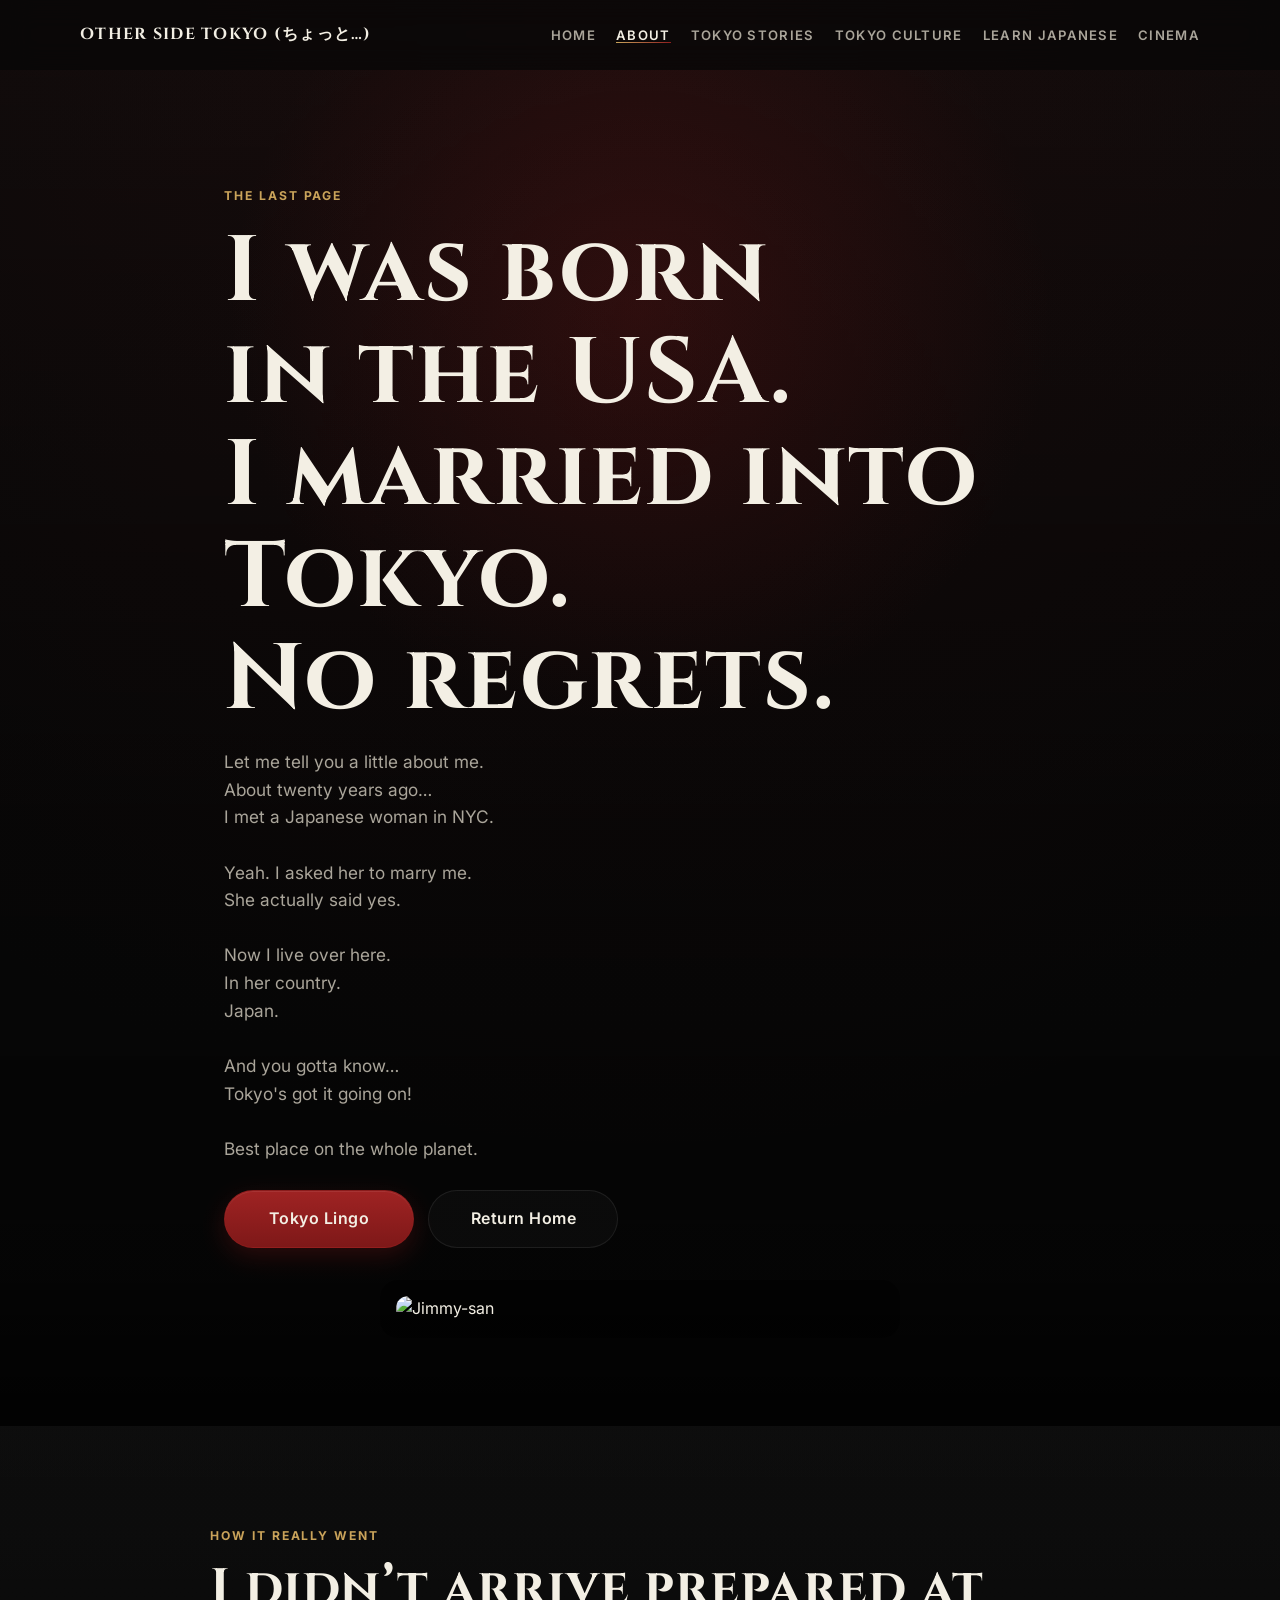
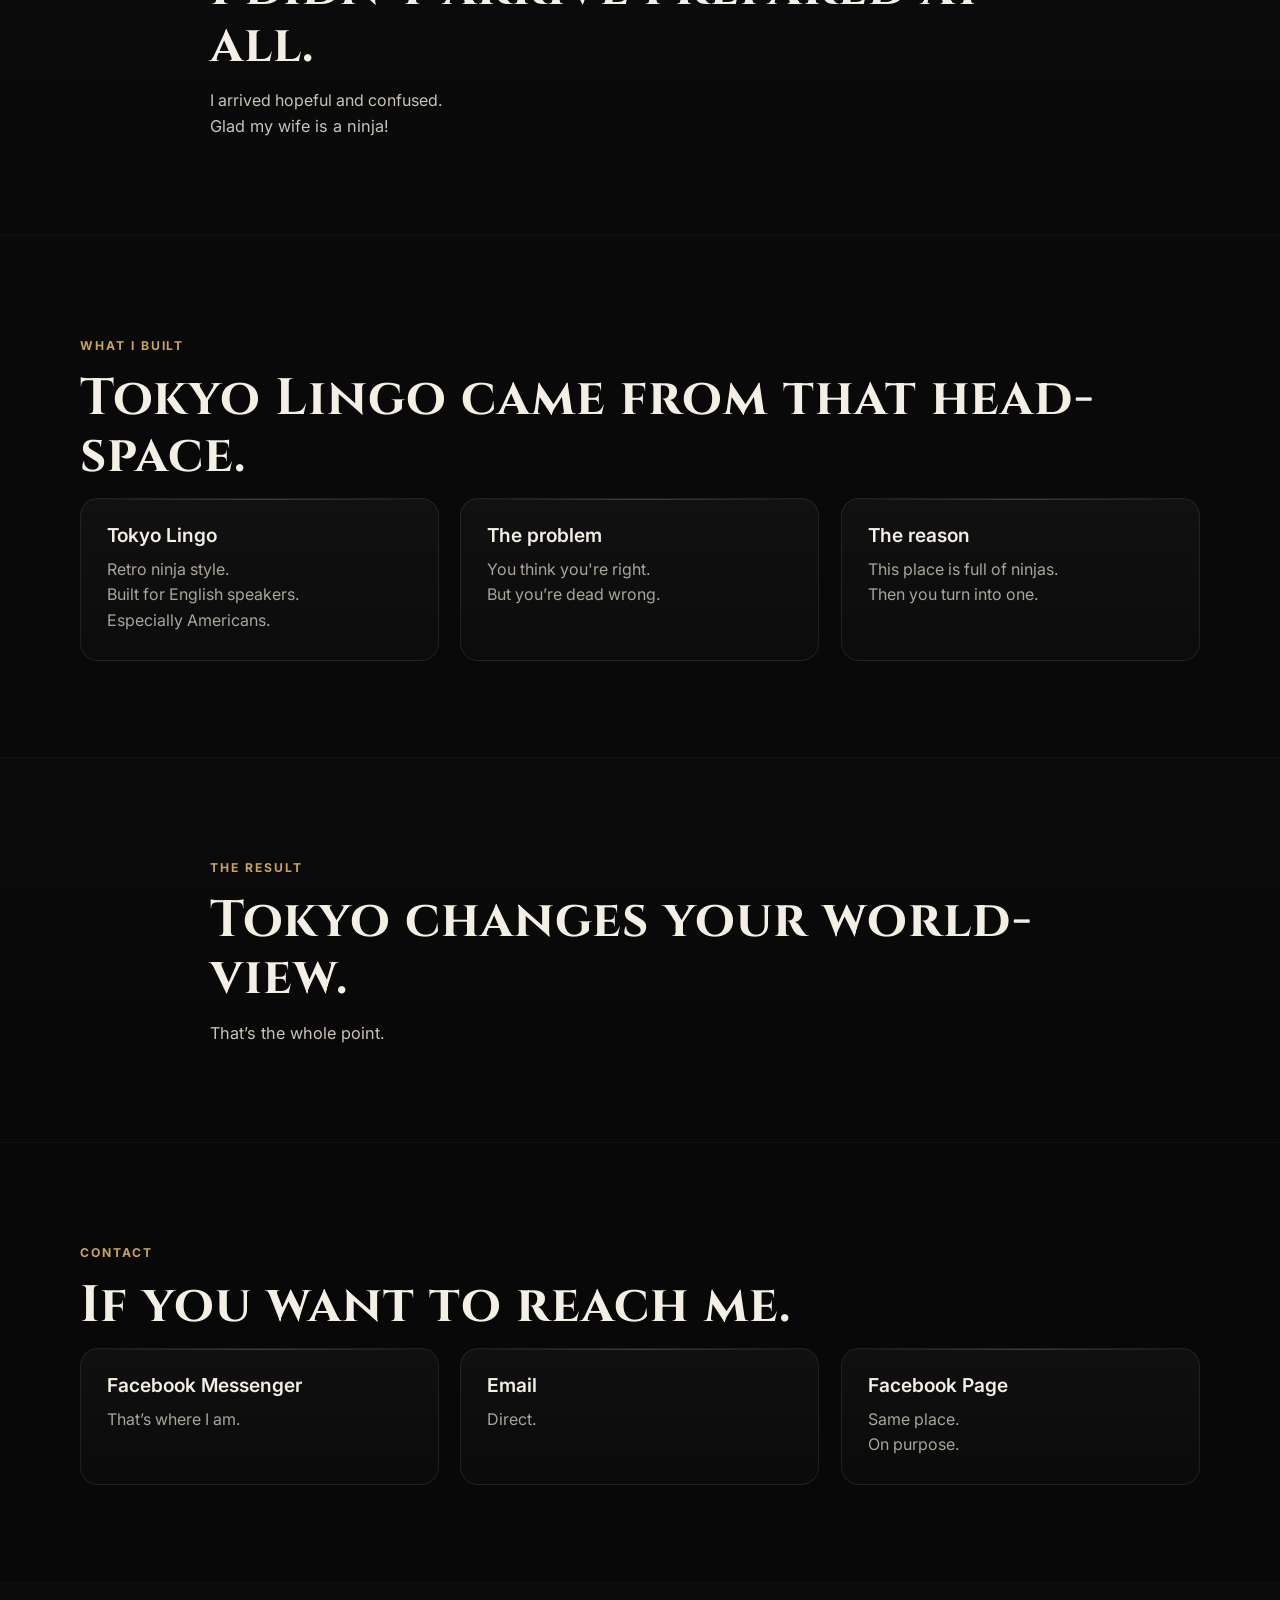
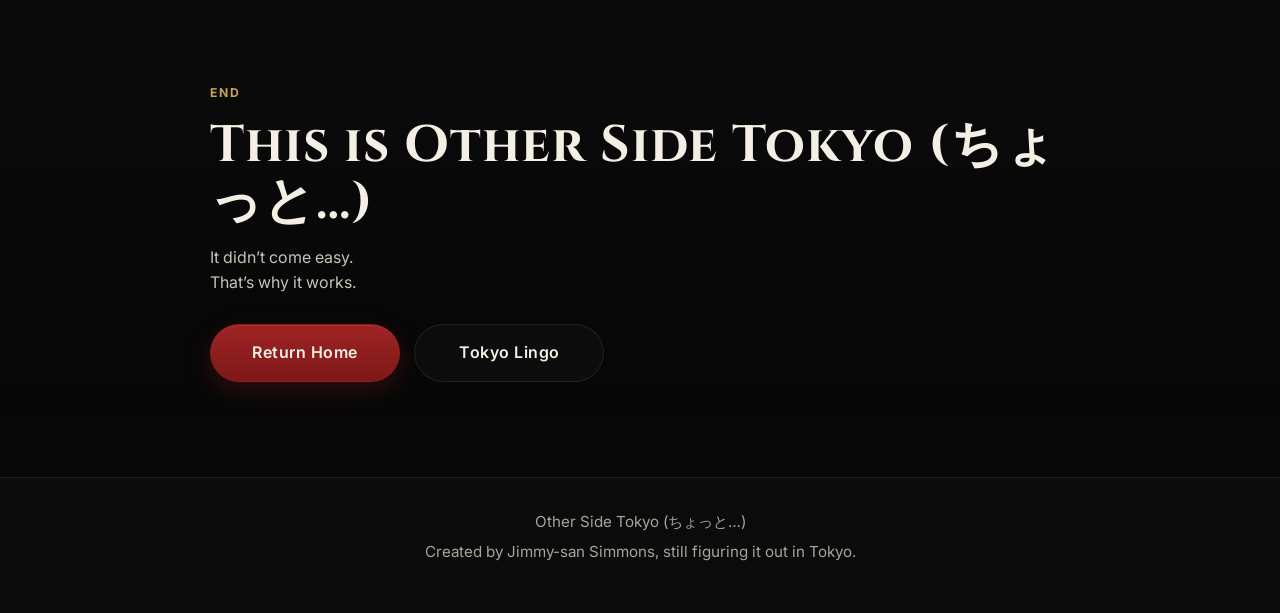
==== about.html @ 3eb73f39 "Update" ====
<!DOCTYPE html>
<html lang="en">
  <head>
    <meta charset="UTF-8" />
    <meta name="viewport" content="width=device-width, initial-scale=1.0" />
    <title>About Jimmy-san | Other Side Tokyo (ちょっと…)</title>
    <meta
      name="description"
      content="About Jimmy-san, an American living in Tokyo with his Japanese wife, building Tokyo Lingo and staying for a reason."
    />

    <link rel="preconnect" href="https://fonts.googleapis.com" />
    <link rel="preconnect" href="https://fonts.gstatic.com" crossorigin />
    <link
      href="https://fonts.googleapis.com/css2?family=Cinzel:wght@400;600;700&family=Inter:wght@400;500;600;700&display=swap"
      rel="stylesheet"
    />

    <link rel="stylesheet" href="style.css" />
  </head>

  <body data-page="about">
    <header class="header">
      <div class="container header-inner">
        <a href="index.html" class="logo">Other Side Tokyo (ちょっと…)</a>

        <button
          class="menu-btn"
          id="menuBtn"
          type="button"
          aria-label="Toggle navigation menu"
          aria-expanded="false"
          aria-controls="nav"
        >
          ☰
        </button>

        <nav class="nav" id="nav" aria-label="Main navigation">
          <a href="index.html" data-nav="home">Home</a>
          <a href="about.html" data-nav="about">About</a>
          <a href="tokyo-stories.html" data-nav="tokyo-stories"
            >Tokyo Stories</a
          >
          <a href="tokyo-culture.html" data-nav="tokyo-culture"
            >Tokyo Culture</a
          >
          <a href="learn-japanese.html" data-nav="learn-japanese"
            >Learn Japanese</a
          >
          <a href="japanese-cinema.html" data-nav="japanese-cinema">Cinema</a>
        </nav>
      </div>
    </header>

    <main>
      <section class="hero" data-animate>
        <div class="container hero-inner">
          <p class="tag" data-animate data-delay="0ms">The last page</p>

          <h1 data-animate data-delay="100ms">
            I was born in the USA.<br />
            I married into Tokyo.<br />
            No regrets.
          </h1>

          <p class="sub" data-animate data-delay="180ms">
            Let me tell you a little about me.<br />
            About twenty years ago…<br />
            I met a Japanese woman in NYC.<br />
            <br />
            Yeah. I asked her to marry me.<br />
            She actually said yes.<br />
            <br />
            Now I live over here.<br />
            In her country.<br />
            Japan.<br />
            <br />
            And you gotta know…<br />
            Tokyo's got it going on!<br />
            <br />
            Best place on the whole planet.
          </p>

          <div class="actions" data-animate data-delay="260ms">
            <a
              href="https://desukara.github.io/japanese-learning-site/"
              class="btn primary"
              target="_blank"
              rel="noopener noreferrer"
              >Tokyo Lingo</a
            >
            <a href="index.html" class="btn">Return Home</a>
          </div>

          <div
            data-animate
            data-delay="320ms"
            style="
              margin-top: 2rem;
              padding: 1rem;
              background: rgba(0, 0, 0, 0.5);
              border-radius: 18px;
              width: 100%;
              max-width: 520px;
              margin-left: auto;
              margin-right: auto;
            "
          >
            <img
              src="https://i.imgur.com/5Flf4IP.png"
              alt="Jimmy-san"
              style="
                display: block;
                width: 100%;
                height: auto;
                border-radius: 12px;
              "
            />
          </div>
        </div>
      </section>

      <section class="section intro" data-animate>
        <div class="container">
          <p class="tag">How it really went</p>
          <h2>I didn’t arrive prepared at all.</h2>
          <p>I arrived hopeful and confused.</p>
          <p>Glad my wife is a ninja!</p>
        </div>
      </section>

      <section class="section chapters" data-animate>
        <div class="container">
          <p class="tag">What I built</p>
          <h2>Tokyo Lingo came from that head-space.</h2>

          <div class="grid">
            <a
              href="https://desukara.github.io/japanese-learning-site/"
              class="card"
              target="_blank"
              rel="noopener noreferrer"
              data-animate
              data-delay="0ms"
            >
              <h3>Tokyo Lingo</h3>
              <p>Retro ninja style.</p>
              <p>Built for English speakers.</p>
              <p>Especially Americans.</p>
            </a>

            <a
              href="learn-japanese.html"
              class="card"
              data-animate
              data-delay="100ms"
            >
              <h3>The problem</h3>
              <p>You think you're right.</p>
              <p>But you’re dead wrong.</p>
            </a>

            <a
              href="tokyo-culture.html"
              class="card"
              data-animate
              data-delay="200ms"
            >
              <h3>The reason</h3>
              <p>This place is full of ninjas.</p>
              <p>Then you turn into one.</p>
            </a>
          </div>
        </div>
      </section>

      <section class="section philosophy" data-animate>
        <div class="container">
          <p class="tag">The result</p>
          <h2>Tokyo changes your world-view.</h2>
          <p>That’s the whole point.</p>
        </div>
      </section>

      <section class="section pathways" data-animate>
        <div class="container">
          <p class="tag">Contact</p>
          <h2>If you want to reach me.</h2>

          <div class="grid">
            <a
              href="https://www.facebook.com/profile.php?id=61581489847379"
              class="card"
              target="_blank"
              rel="noopener noreferrer"
              data-animate
              data-delay="0ms"
            >
              <h3>Facebook Messenger</h3>
              <p>That’s where I am.</p>
            </a>

            <a
              href="mailto:jesuslebenjp@gmail.com"
              class="card"
              data-animate
              data-delay="100ms"
            >
              <h3>Email</h3>
              <p>Direct.</p>
            </a>

            <a
              href="https://www.facebook.com/profile.php?id=61581489847379"
              class="card"
              target="_blank"
              rel="noopener noreferrer"
              data-animate
              data-delay="200ms"
            >
              <h3>Facebook Page</h3>
              <p>Same place.</p>
              <p>On purpose.</p>
            </a>
          </div>
        </div>
      </section>

      <section class="section closing" data-animate>
        <div class="container">
          <p class="tag">End</p>
          <h2>This is Other Side Tokyo (ちょっと…)</h2>
          <p>It didn’t come easy.</p>
          <p>That’s why it works.</p>

          <div class="actions">
            <a href="index.html" class="btn primary">Return Home</a>
            <a
              href="https://desukara.github.io/japanese-learning-site/"
              class="btn"
              target="_blank"
              rel="noopener noreferrer"
              >Tokyo Lingo</a
            >
          </div>
        </div>
      </section>
    </main>

    <footer class="footer">
      <div class="container">
        <p>Other Side Tokyo (ちょっと…)</p>
        <p>Created by Jimmy-san Simmons, still figuring it out in Tokyo.</p>
      </div>
    </footer>

    <script src="script.js"></script>
  </body>
</html>
---- style.css ----
/* =========================
   BASE / RESET
========================= */
*,
*::before,
*::after {
  box-sizing: border-box;
}

:root {
  --bg: #090909;
  --bg-soft: #111111;
  --bg-panel: rgba(255, 255, 255, 0.03);
  --text: #f3efe4;
  --text-dim: #aaa59a;
  --text-soft: #c9c3b8;
  --accent: #8f1d1d;
  --accent-strong: #b32626;
  --accent-glow: rgba(143, 29, 29, 0.35);
  --gold: #c9a35a;
  --gold-soft: rgba(201, 163, 90, 0.18);
  --border: #2a2a2a;
  --border-soft: rgba(255, 255, 255, 0.08);
  --shadow: 0 18px 60px rgba(0, 0, 0, 0.35);
  --radius: 18px;
  --radius-sm: 12px;
  --header-height: 70px;
  --transition-fast: 180ms ease;
  --transition: 280ms ease;
  --transition-slow: 420ms ease;
}

html {
  scroll-behavior: smooth;
}

body {
  margin: 0;
  background: radial-gradient(
      circle at top,
      rgba(143, 29, 29, 0.14),
      transparent 30%
    ),
    linear-gradient(180deg, #0d0d0d 0%, #090909 55%, #070707 100%);
  color: var(--text);
  font-family: "Inter", sans-serif;
  line-height: 1.6;
  overflow-x: hidden;
  min-width: 320px;
}

body.menu-open {
  overflow: hidden;
}

img {
  max-width: 100%;
  display: block;
}

a {
  color: inherit;
}

button,
input,
textarea,
select {
  font: inherit;
}

main {
  display: block;
}

.container {
  width: min(100% - 1.5rem, 1120px);
  margin: 0 auto;
}

.section {
  position: relative;
  padding: 4.5rem 0;
}

.section + .section {
  border-top: 1px solid rgba(255, 255, 255, 0.03);
}

/* =========================
   TYPOGRAPHY
========================= */
h1,
h2,
h3 {
  margin: 0 0 0.85rem;
  line-height: 1.1;
}

h1,
h2 {
  font-family: "Cinzel", serif;
  letter-spacing: 0.02em;
}

h1 {
  font-size: clamp(2.6rem, 8vw, 5.8rem);
}

h2 {
  font-size: clamp(1.9rem, 5vw, 3.2rem);
}

h3 {
  font-size: 1.2rem;
  font-weight: 600;
}

p {
  margin: 0;
  color: var(--text-soft);
}

.tag {
  display: inline-block;
  margin-bottom: 1rem;
  color: var(--gold);
  font-size: 0.76rem;
  font-weight: 700;
  letter-spacing: 0.16em;
  text-transform: uppercase;
}

.sub {
  max-width: 42rem;
  font-size: 1rem;
  color: var(--text-dim);
}

/* =========================
   HEADER
========================= */
.header {
  position: sticky;
  top: 0;
  z-index: 1000;
  height: var(--header-height);
  border-bottom: 1px solid transparent;
  background: rgba(6, 6, 6, 0.72);
  backdrop-filter: blur(14px);
  transition: background var(--transition), border-color var(--transition),
    box-shadow var(--transition), transform var(--transition);
}

.header.scrolled {
  background: rgba(6, 6, 6, 0.9);
  border-bottom-color: var(--border-soft);
  box-shadow: 0 10px 30px rgba(0, 0, 0, 0.28);
}

.header-inner {
  position: relative;
  display: flex;
  align-items: center;
  justify-content: space-between;
  min-height: var(--header-height);
  gap: 1rem;
}

.logo {
  display: inline-flex;
  align-items: center;
  text-decoration: none;
  font-family: "Cinzel", serif;
  font-size: 1rem;
  font-weight: 700;
  letter-spacing: 0.08em;
  text-transform: uppercase;
  color: var(--text);
  transition: color var(--transition-fast), opacity var(--transition-fast);
}

.logo:hover {
  color: #ffffff;
  opacity: 0.95;
}

/* =========================
   NAV
========================= */
.menu-btn {
  display: inline-flex;
  align-items: center;
  justify-content: center;
  width: 46px;
  height: 46px;
  padding: 0;
  border: 1px solid var(--border-soft);
  border-radius: 999px;
  background: rgba(255, 255, 255, 0.03);
  color: var(--text);
  font-size: 1.35rem;
  cursor: pointer;
  transition: transform var(--transition-fast),
    border-color var(--transition-fast), background var(--transition-fast),
    box-shadow var(--transition-fast);
}

.menu-btn:hover,
.menu-btn:focus-visible {
  border-color: rgba(201, 163, 90, 0.45);
  background: rgba(255, 255, 255, 0.05);
  box-shadow: 0 0 0 4px rgba(201, 163, 90, 0.08);
  outline: none;
}

.nav {
  display: none;
  flex-direction: column;
  gap: 0.35rem;
  position: absolute;
  top: calc(100% + 0.5rem);
  left: 0;
  right: 0;
  padding: 0.85rem;
  border: 1px solid var(--border-soft);
  border-radius: 20px;
  background: linear-gradient(
    180deg,
    rgba(18, 18, 18, 0.96),
    rgba(10, 10, 10, 0.96)
  );
  box-shadow: var(--shadow);
}

.nav.open {
  display: flex;
}

.nav a {
  position: relative;
  display: inline-flex;
  align-items: center;
  width: 100%;
  padding: 0.75rem 0.2rem;
  color: var(--text-dim);
  text-decoration: none;
  font-size: 0.82rem;
  font-weight: 600;
  letter-spacing: 0.1em;
  text-transform: uppercase;
  transition: color var(--transition-fast), transform var(--transition-fast),
    opacity var(--transition-fast);
}

.nav a::after {
  content: "";
  position: absolute;
  left: 0;
  bottom: 0.45rem;
  width: 0;
  height: 1px;
  background: linear-gradient(90deg, var(--gold), var(--accent));
  transition: width var(--transition);
}

.nav a:hover,
.nav a.active,
.nav a[aria-current="page"] {
  color: var(--text);
}

.nav a:hover::after,
.nav a.active::after,
.nav a[aria-current="page"]::after {
  width: 100%;
}

/* =========================
   HERO
========================= */
.hero {
  position: relative;
  min-height: calc(100vh - var(--header-height));
  display: flex;
  align-items: center;
  padding: 5rem 0 4rem;
  overflow: clip;
}

.hero::before {
  content: "";
  position: absolute;
  inset: 0;
  background: radial-gradient(
      circle at 50% 18%,
      rgba(143, 29, 29, 0.22),
      transparent 32%
    ),
    linear-gradient(180deg, rgba(0, 0, 0, 0.18), rgba(0, 0, 0, 0.56));
  pointer-events: none;
}

.hero::after {
  content: "";
  position: absolute;
  inset: auto 0 0 0;
  height: 160px;
  background: linear-gradient(180deg, transparent, rgba(0, 0, 0, 0.5));
  pointer-events: none;
}

.hero-inner {
  position: relative;
  z-index: 1;
  width: 100%;
  max-width: 52rem;
}

.hero h1 {
  margin-bottom: 1rem;
  text-wrap: balance;
}

.hero .sub {
  margin-bottom: 0;
  max-width: 44rem;
  font-size: 1.02rem;
}

.actions {
  display: flex;
  flex-direction: column;
  gap: 0.9rem;
  margin-top: 1.75rem;
}

/* =========================
   BUTTONS
========================= */
.btn {
  display: inline-flex;
  align-items: center;
  justify-content: center;
  min-height: 52px;
  width: 100%;
  padding: 0.95rem 1.35rem;
  border: 1px solid var(--border-soft);
  border-radius: 999px;
  background: rgba(255, 255, 255, 0.025);
  color: var(--text);
  text-decoration: none;
  font-weight: 600;
  letter-spacing: 0.03em;
  transition: transform var(--transition-fast),
    border-color var(--transition-fast), background var(--transition-fast),
    box-shadow var(--transition-fast), color var(--transition-fast);
  -webkit-tap-highlight-color: transparent;
}

.btn:hover,
.btn:focus-visible {
  transform: translateY(-2px);
  border-color: rgba(201, 163, 90, 0.35);
  background: rgba(255, 255, 255, 0.05);
  box-shadow: 0 10px 30px rgba(0, 0, 0, 0.22);
  outline: none;
}

.btn.primary {
  border-color: rgba(143, 29, 29, 0.7);
  background: linear-gradient(180deg, #9f2323 0%, #7e1818 100%);
  box-shadow: 0 8px 24px rgba(143, 29, 29, 0.28),
    inset 0 1px 0 rgba(255, 255, 255, 0.08);
}

.btn.primary:hover,
.btn.primary:focus-visible {
  border-color: rgba(201, 163, 90, 0.4);
  box-shadow: 0 12px 32px rgba(143, 29, 29, 0.34), 0 0 24px var(--accent-glow);
}

.is-pressing {
  transform: scale(0.985);
}

/* =========================
   CONTENT BLOCKS
========================= */
.intro,
.philosophy,
.closing {
  background: linear-gradient(
    180deg,
    rgba(255, 255, 255, 0.015),
    rgba(255, 255, 255, 0)
  );
}

.intro .container,
.philosophy .container,
.closing .container {
  max-width: 860px;
}

.intro p:last-child,
.philosophy p:last-child,
.closing p:last-child {
  font-size: 1.02rem;
}

/* =========================
   GRID / CARDS
========================= */
.grid {
  display: grid;
  grid-template-columns: 1fr;
  gap: 1rem;
}

.card {
  position: relative;
  display: block;
  padding: 1.4rem;
  border: 1px solid var(--border-soft);
  border-radius: var(--radius);
  background: linear-gradient(
    180deg,
    rgba(255, 255, 255, 0.035),
    rgba(255, 255, 255, 0.015)
  );
  text-decoration: none;
  overflow: hidden;
  isolation: isolate;
  transition: transform var(--transition), border-color var(--transition),
    box-shadow var(--transition), background var(--transition);
  -webkit-tap-highlight-color: transparent;
}

.card::before {
  content: "";
  position: absolute;
  inset: 0;
  background: linear-gradient(
    135deg,
    transparent 0%,
    rgba(143, 29, 29, 0.12) 45%,
    transparent 100%
  );
  opacity: 0;
  transition: opacity var(--transition);
  z-index: -1;
}

.card::after {
  content: "";
  position: absolute;
  top: 0;
  left: 0;
  width: 100%;
  height: 1px;
  background: linear-gradient(
    90deg,
    transparent,
    rgba(201, 163, 90, 0.6),
    transparent
  );
  opacity: 0.5;
}

.card h3 {
  margin-bottom: 0.65rem;
  color: var(--text);
}

.card p {
  color: var(--text-dim);
}

.card:hover,
.card:focus-visible {
  transform: translateY(-6px);
  border-color: rgba(201, 163, 90, 0.22);
  box-shadow: 0 18px 38px rgba(0, 0, 0, 0.28), 0 0 24px rgba(143, 29, 29, 0.08);
  outline: none;
}

.card:hover::before,
.card:focus-visible::before {
  opacity: 1;
}

/* =========================
   FOOTER
========================= */
.footer {
  border-top: 1px solid var(--border-soft);
  padding: 2rem 0 3rem;
  background: rgba(255, 255, 255, 0.015);
}

.footer .container {
  display: grid;
  gap: 0.35rem;
  text-align: center;
}

.footer p {
  color: var(--text-dim);
  font-size: 0.95rem;
}

/* =========================
   REVEAL SYSTEM
========================= */
.reveal {
  opacity: 0;
  transform: translateY(22px);
  filter: blur(6px);
  transition: opacity 700ms ease, transform 700ms ease, filter 700ms ease;
  will-change: opacity, transform, filter;
}

.revealed {
  opacity: 1;
  transform: translateY(0);
  filter: blur(0);
}

/* =========================
   ACCESSIBILITY / MOTION
========================= */
@media (prefers-reduced-motion: reduce) {
  html {
    scroll-behavior: auto;
  }

  *,
  *::before,
  *::after {
    animation: none !important;
    transition: none !important;
  }

  .reveal,
  .revealed {
    opacity: 1 !important;
    transform: none !important;
    filter: none !important;
  }
}

/* =========================
   TABLET
========================= */
@media (min-width: 700px) {
  .container {
    width: min(100% - 2rem, 1120px);
  }

  .section {
    padding: 5.5rem 0;
  }

  .actions {
    flex-direction: row;
    flex-wrap: wrap;
  }

  .btn {
    width: auto;
    min-width: 190px;
  }

  .grid {
    grid-template-columns: repeat(2, minmax(0, 1fr));
    gap: 1.2rem;
  }

  .card {
    padding: 1.65rem;
  }
}

/* =========================
   DESKTOP
========================= */
@media (min-width: 1000px) {
  .header-inner {
    gap: 2rem;
  }

  .menu-btn {
    display: none;
  }

  .nav {
    display: flex !important;
    position: static;
    flex-direction: row;
    align-items: center;
    justify-content: flex-end;
    gap: 1.25rem;
    padding: 0;
    border: 0;
    border-radius: 0;
    background: transparent;
    box-shadow: none;
  }

  .nav a {
    width: auto;
    padding: 0.3rem 0;
  }

  .hero {
    padding: 7rem 0 5.5rem;
  }

  .hero .sub {
    font-size: 1.08rem;
  }

  .grid {
    grid-template-columns: repeat(3, minmax(0, 1fr));
    gap: 1.3rem;
  }
}

/* =========================
   LARGE DESKTOP
========================= */
@media (min-width: 1280px) {
  .hero {
    min-height: calc(100vh - var(--header-height));
  }

  .section {
    padding: 6rem 0;
  }
}
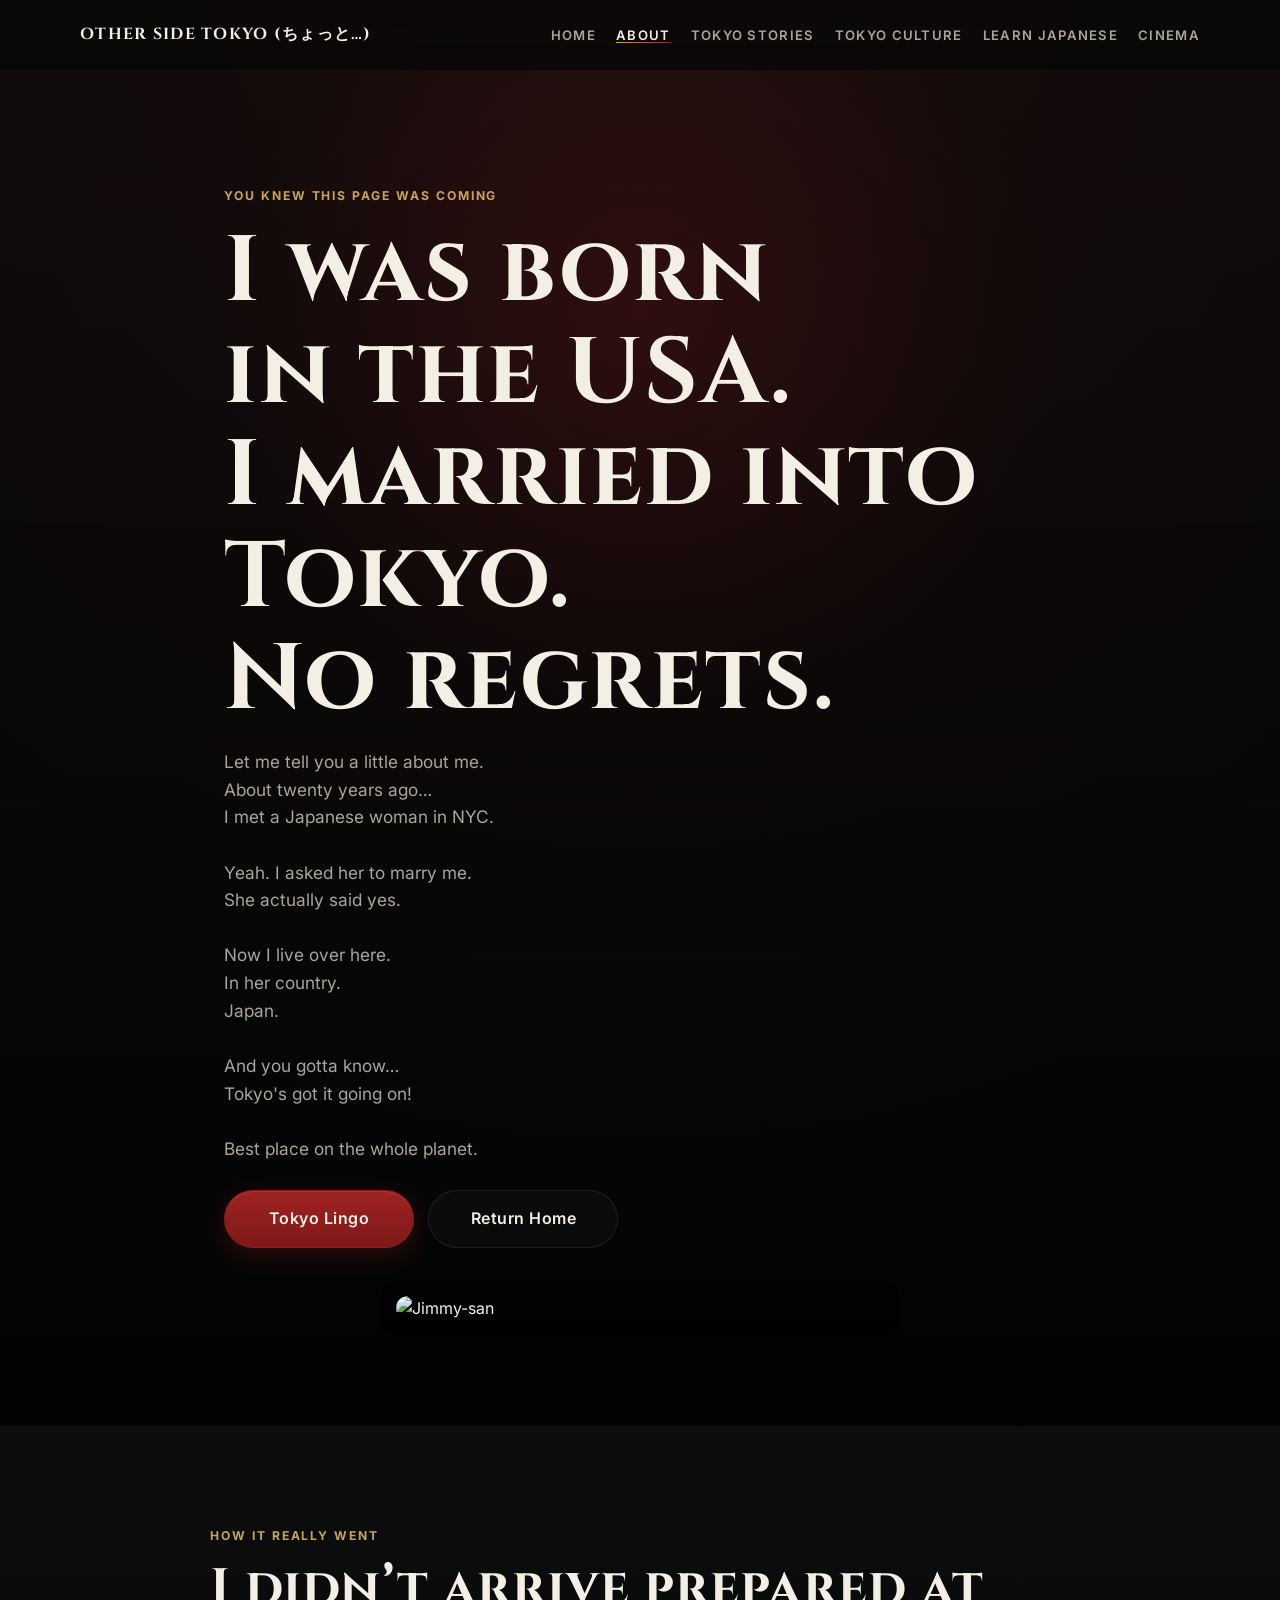
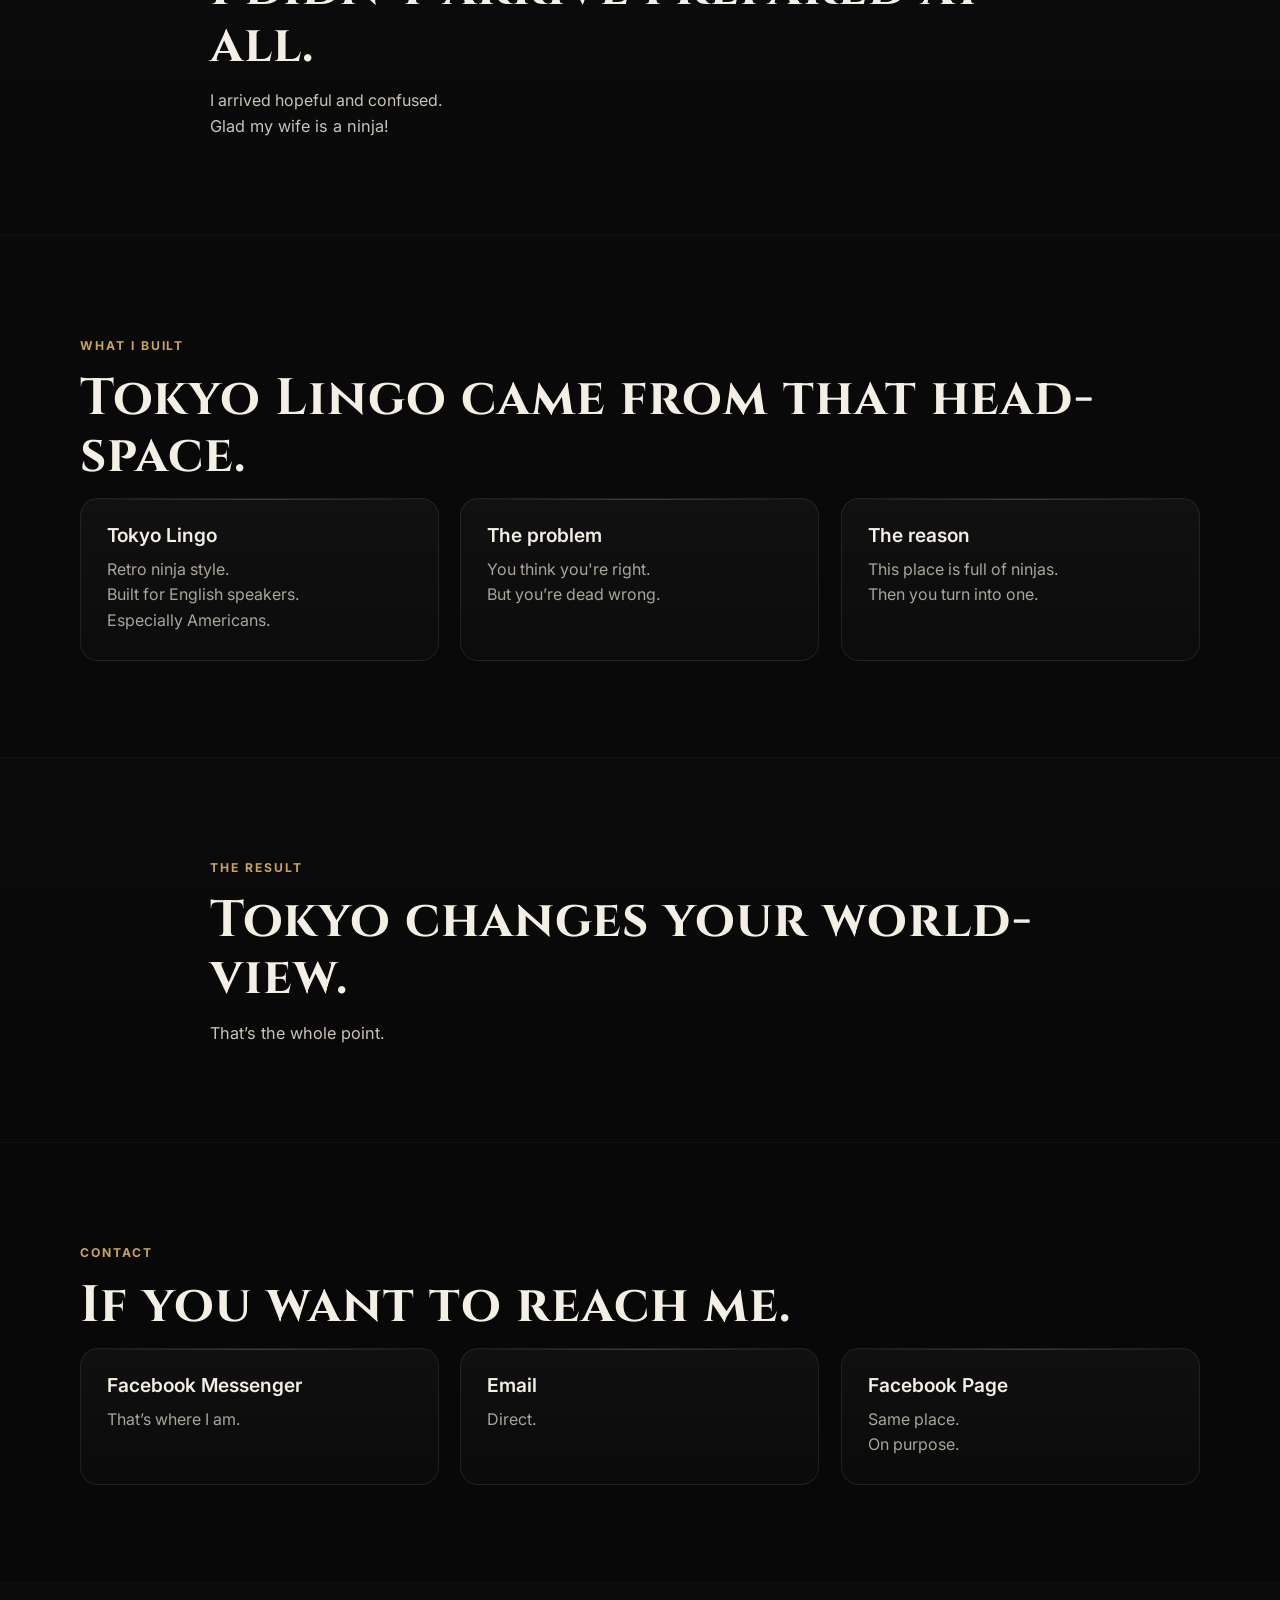
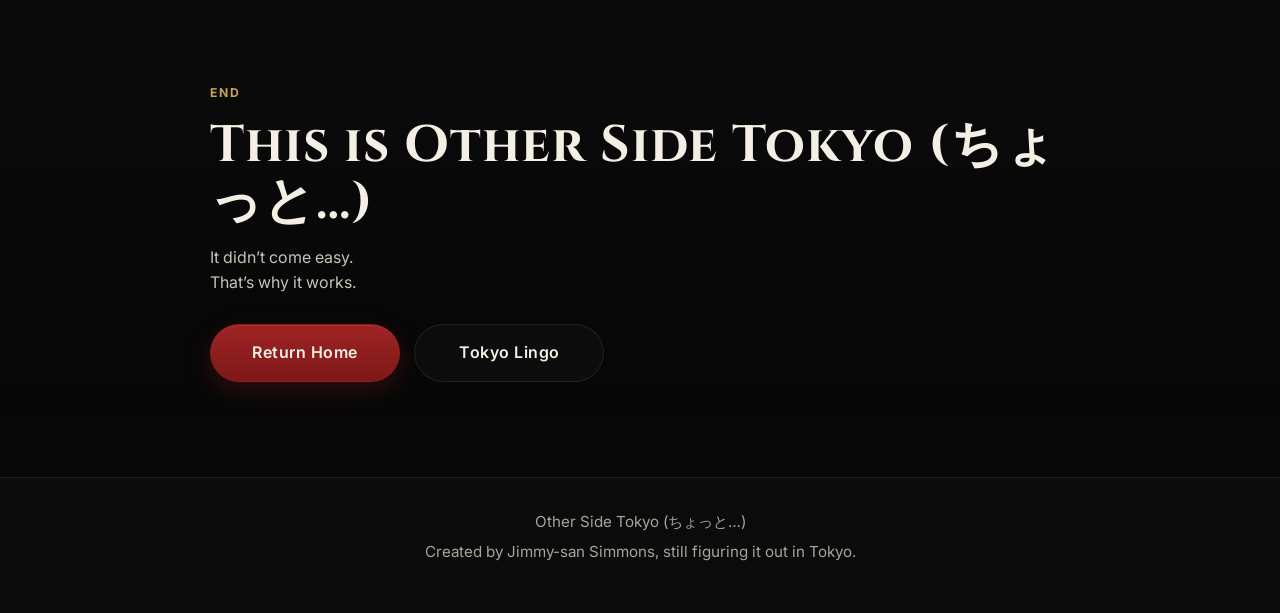
==== commit dad90c46: "Update" ====
--- a/about.html
+++ b/about.html
@@ -55,7 +55,7 @@
     <main>
       <section class="hero" data-animate>
         <div class="container hero-inner">
-          <p class="tag" data-animate data-delay="0ms">The last page</p>
+          <p class="tag" data-animate data-delay="0ms">You Knew This Page Was Coming</p>
 
           <h1 data-animate data-delay="100ms">
             I was born in the USA.<br />
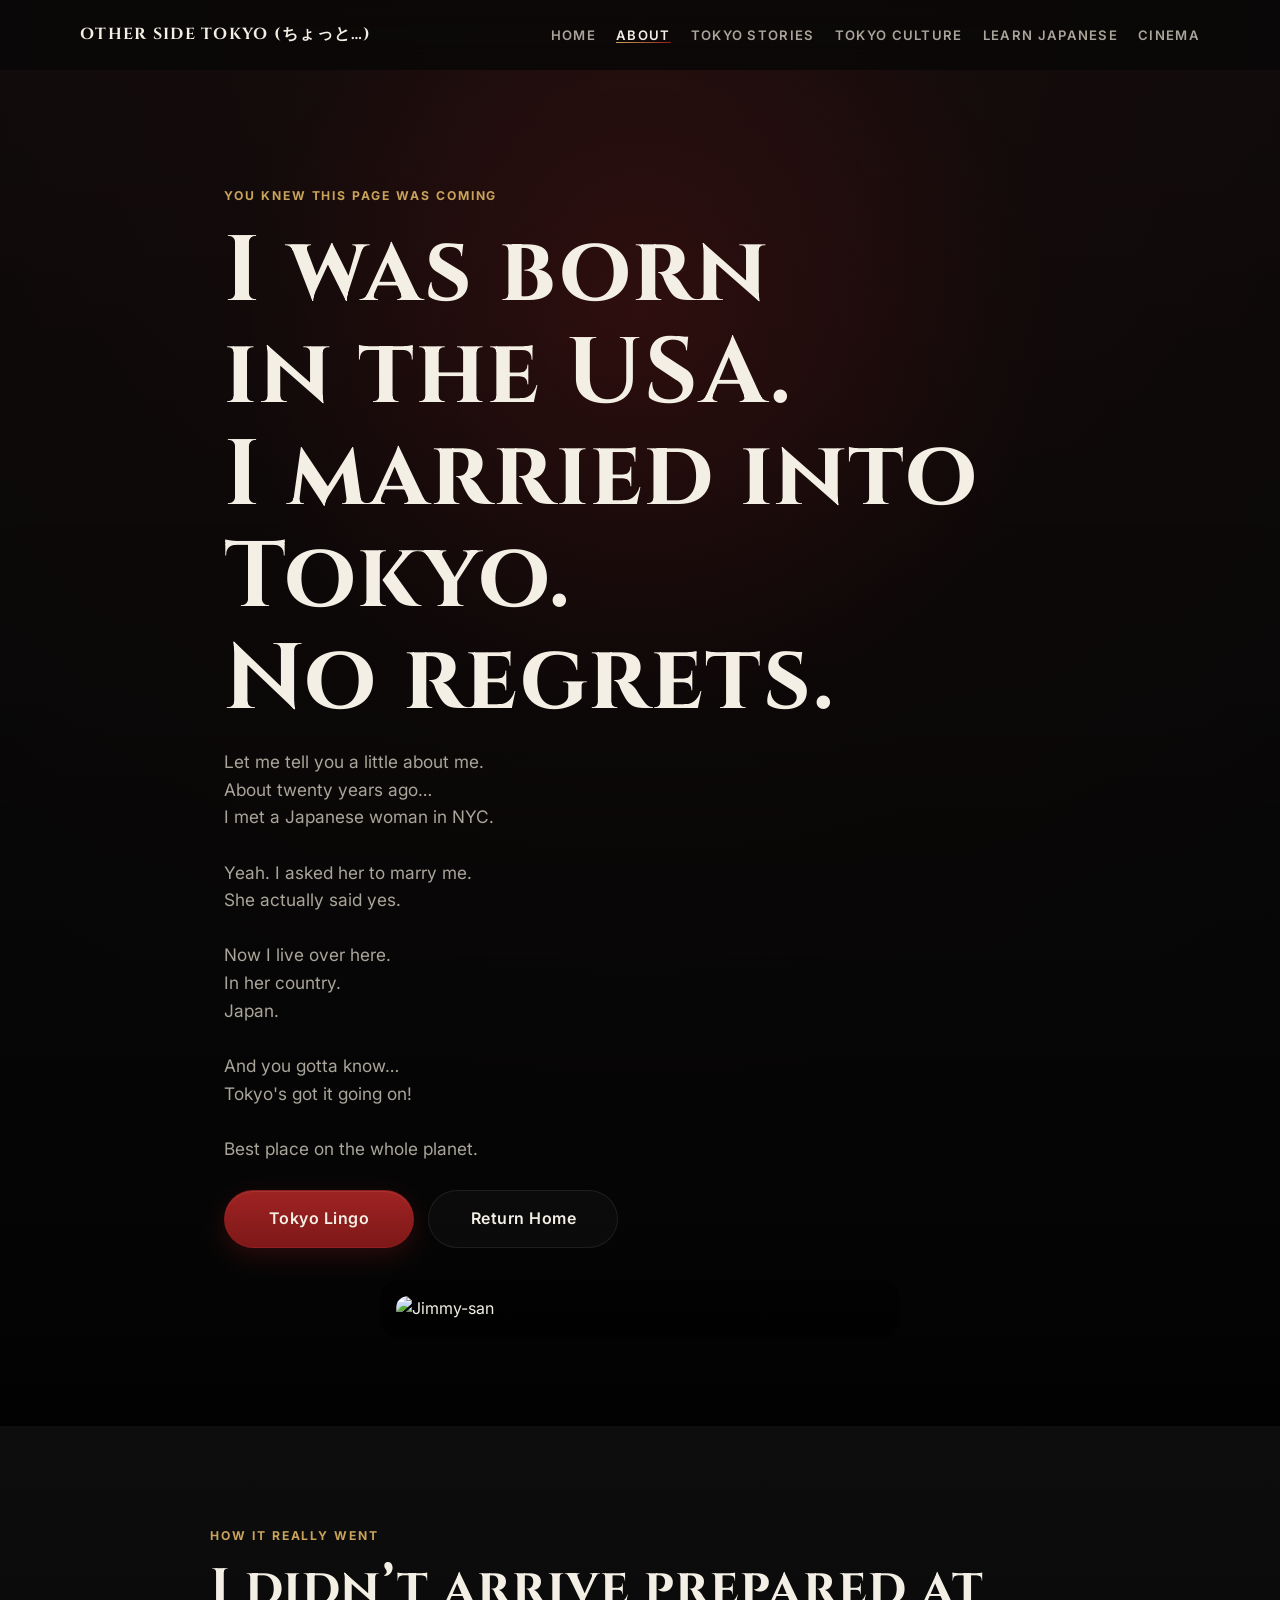
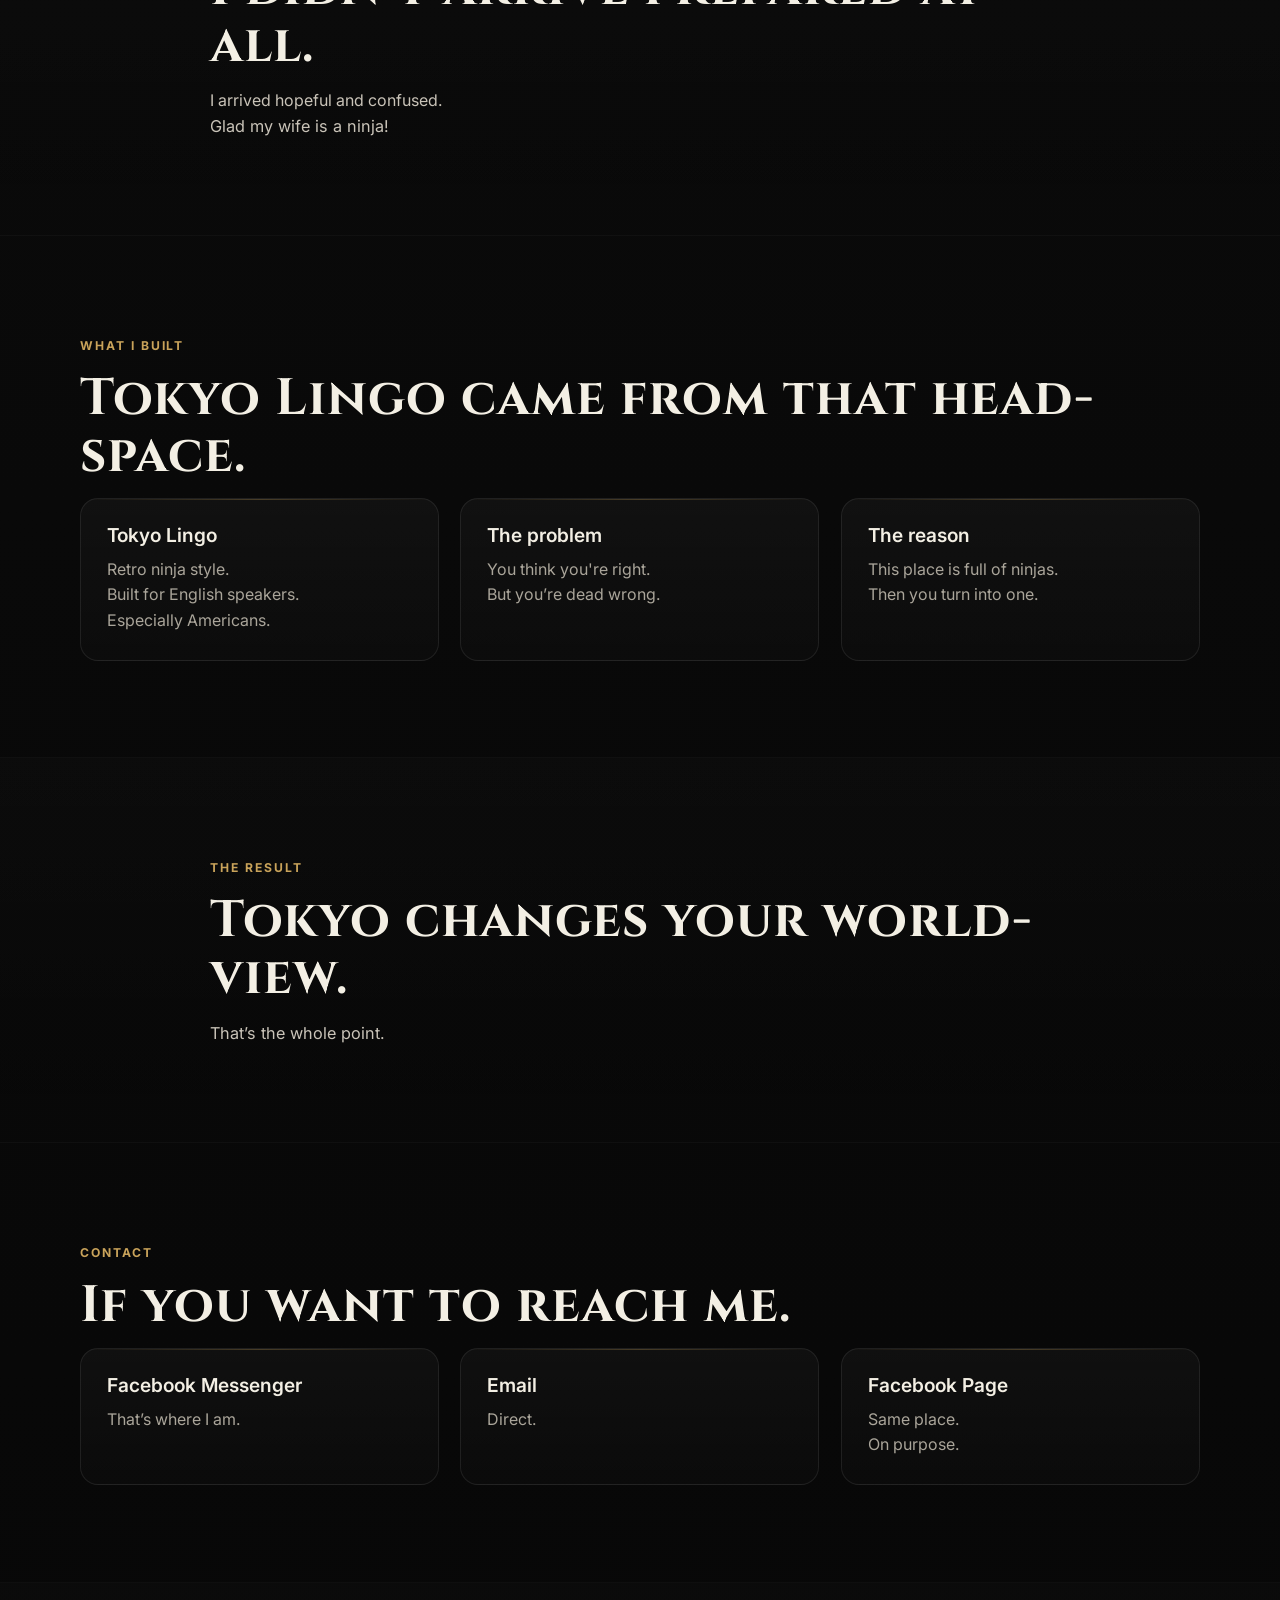
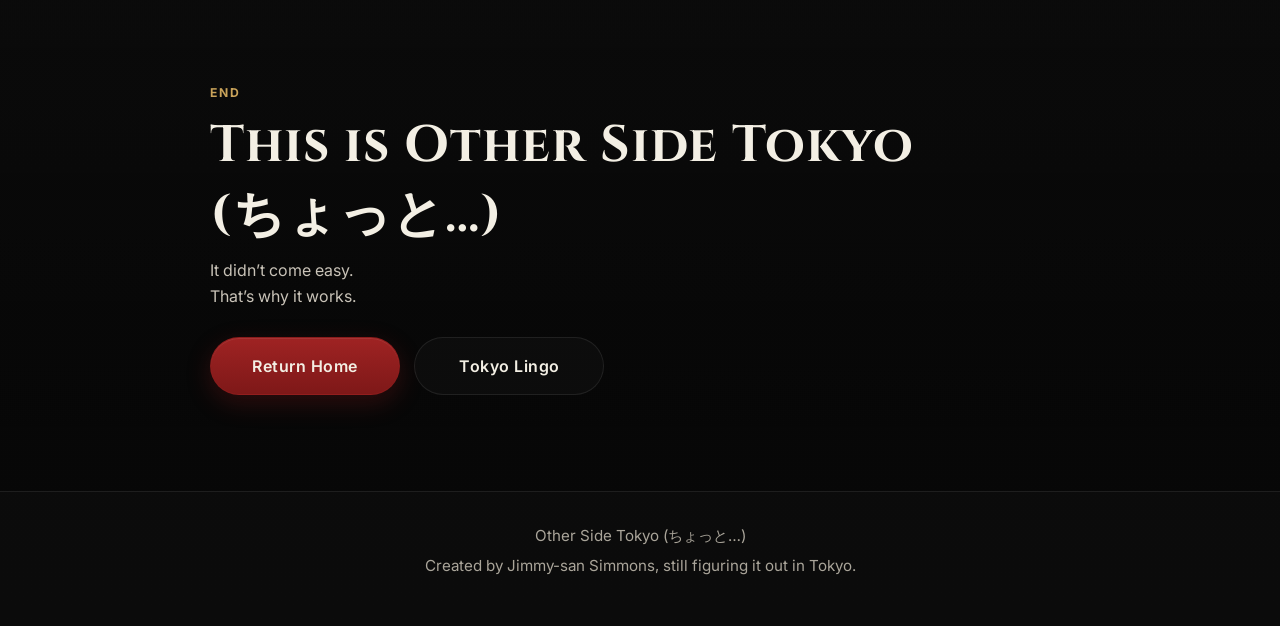
==== commit da4f6a8d: "Update" ====
--- a/about.html
+++ b/about.html
@@ -229,7 +229,8 @@
       <section class="section closing" data-animate>
         <div class="container">
           <p class="tag">End</p>
-          <h2>This is Other Side Tokyo (ちょっと…)</h2>
+          <h2>This is Other Side Tokyo</h2>
+          <h2>(ちょっと…)</h2>
           <p>It didn’t come easy.</p>
           <p>That’s why it works.</p>
 
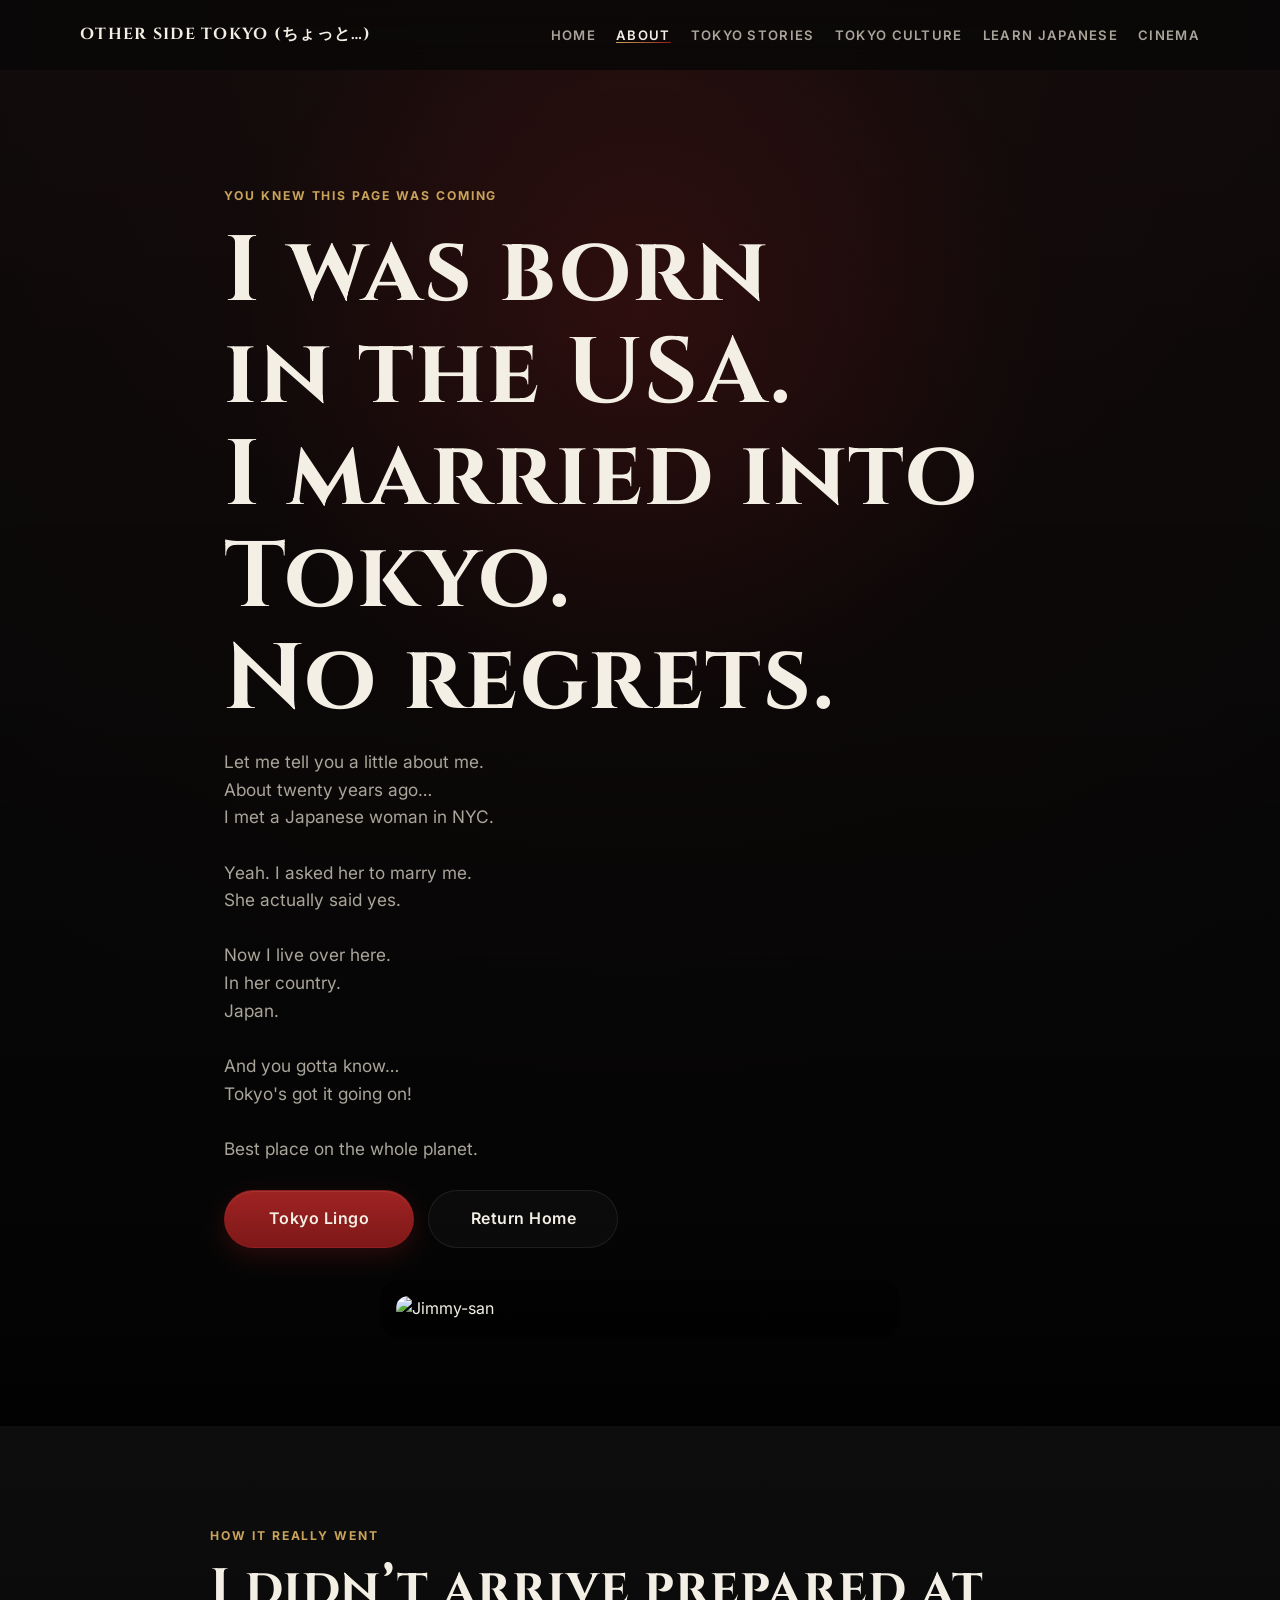
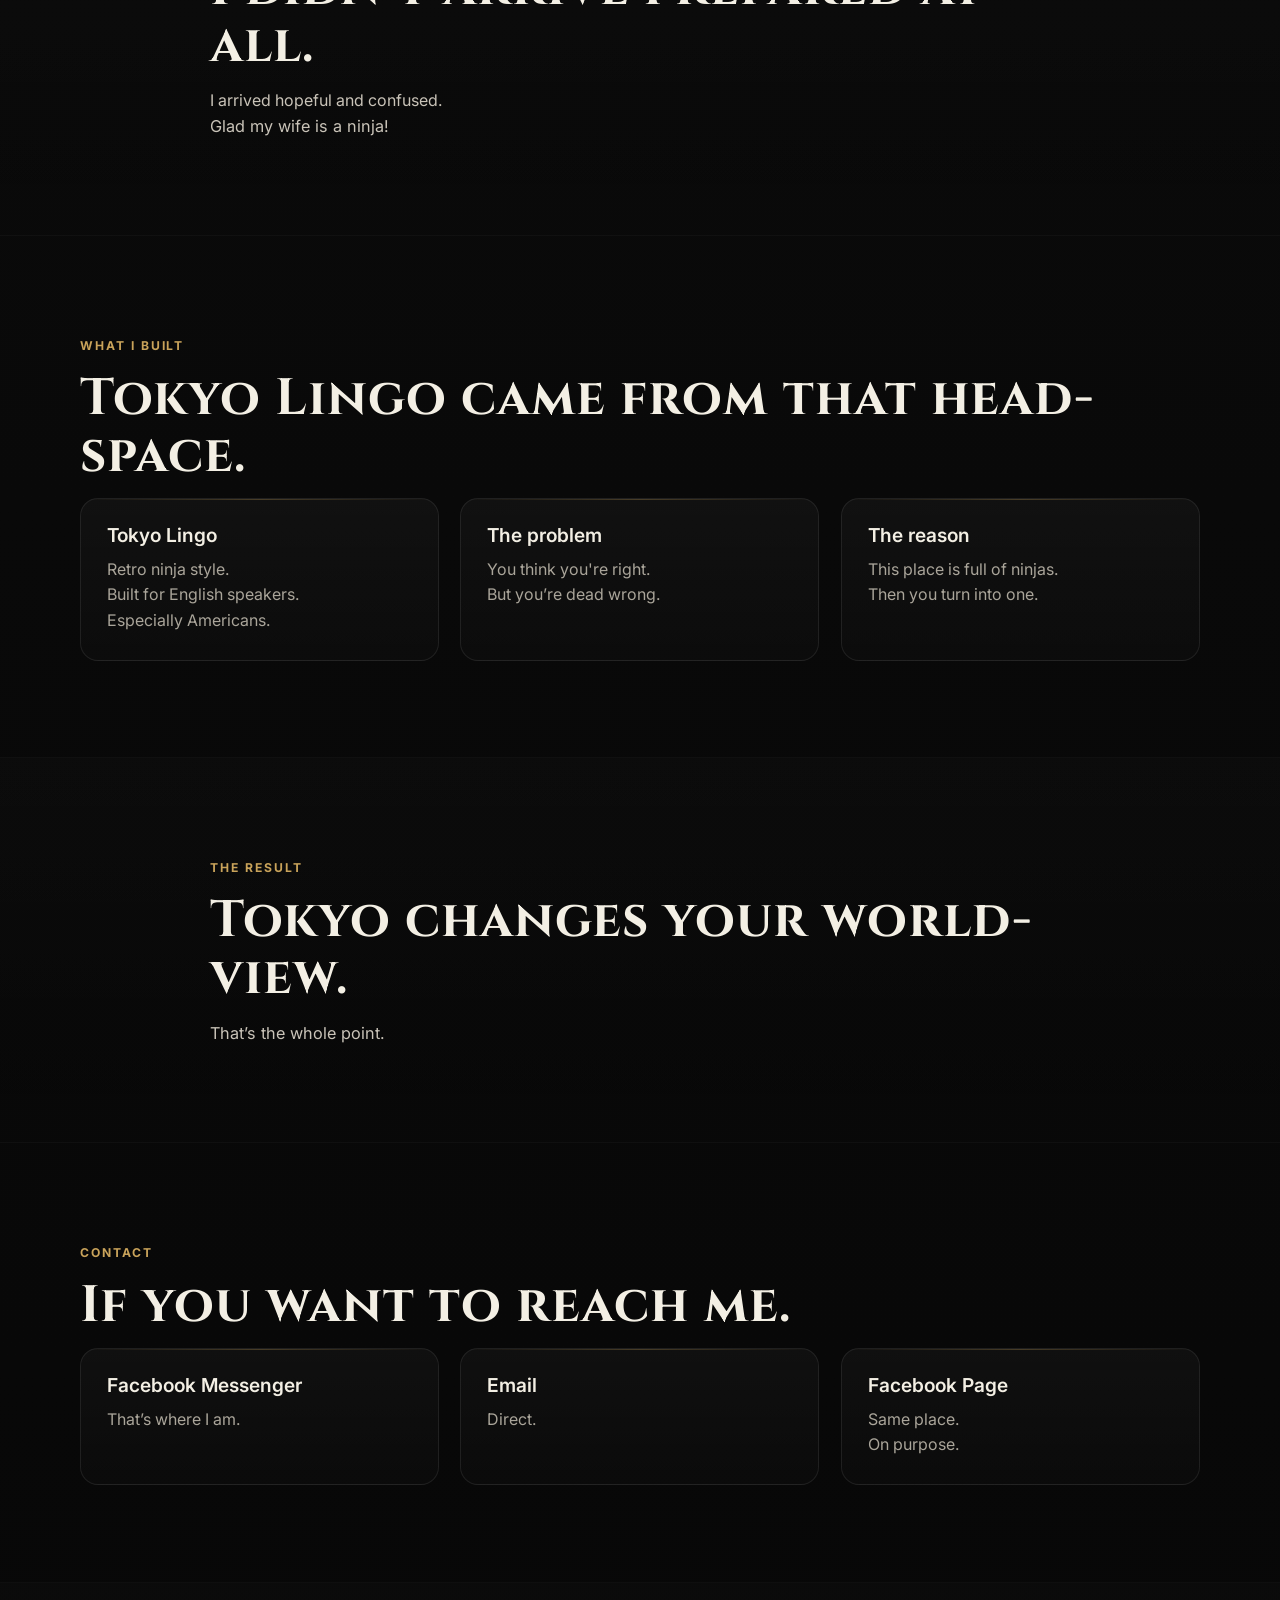
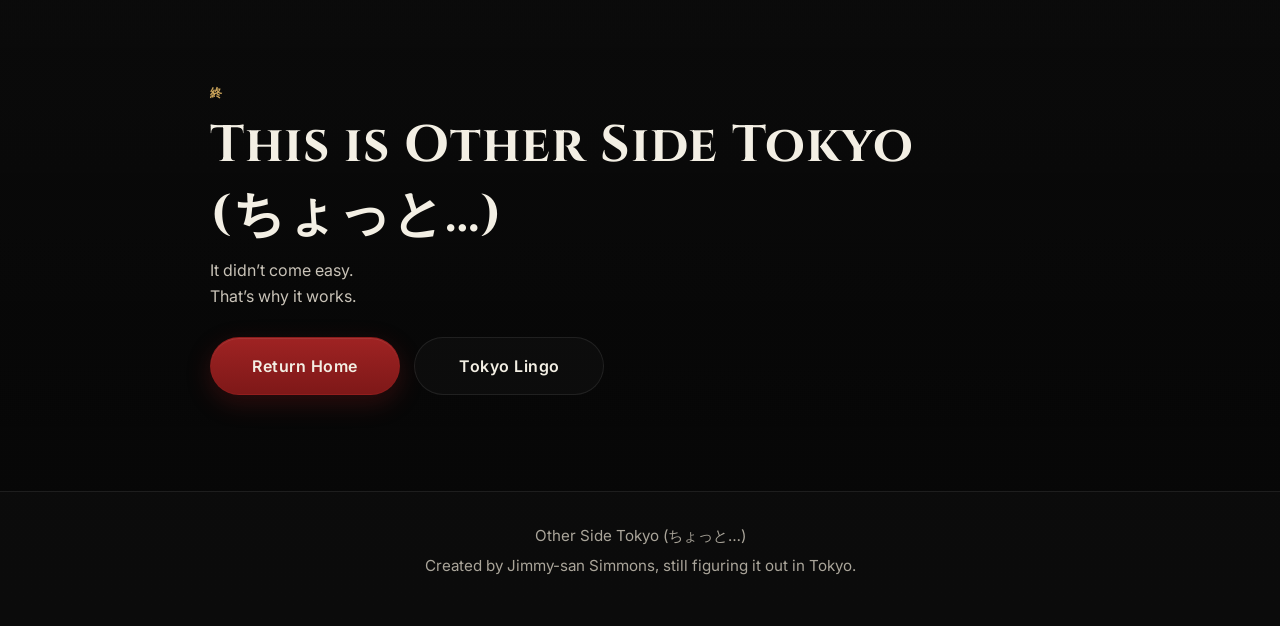
==== commit 97cab4d0: "Update" ====
--- a/about.html
+++ b/about.html
@@ -228,7 +228,7 @@
 
       <section class="section closing" data-animate>
         <div class="container">
-          <p class="tag">End</p>
+          <p class="tag">終</p>
           <h2>This is Other Side Tokyo</h2>
           <h2>(ちょっと…)</h2>
           <p>It didn’t come easy.</p>
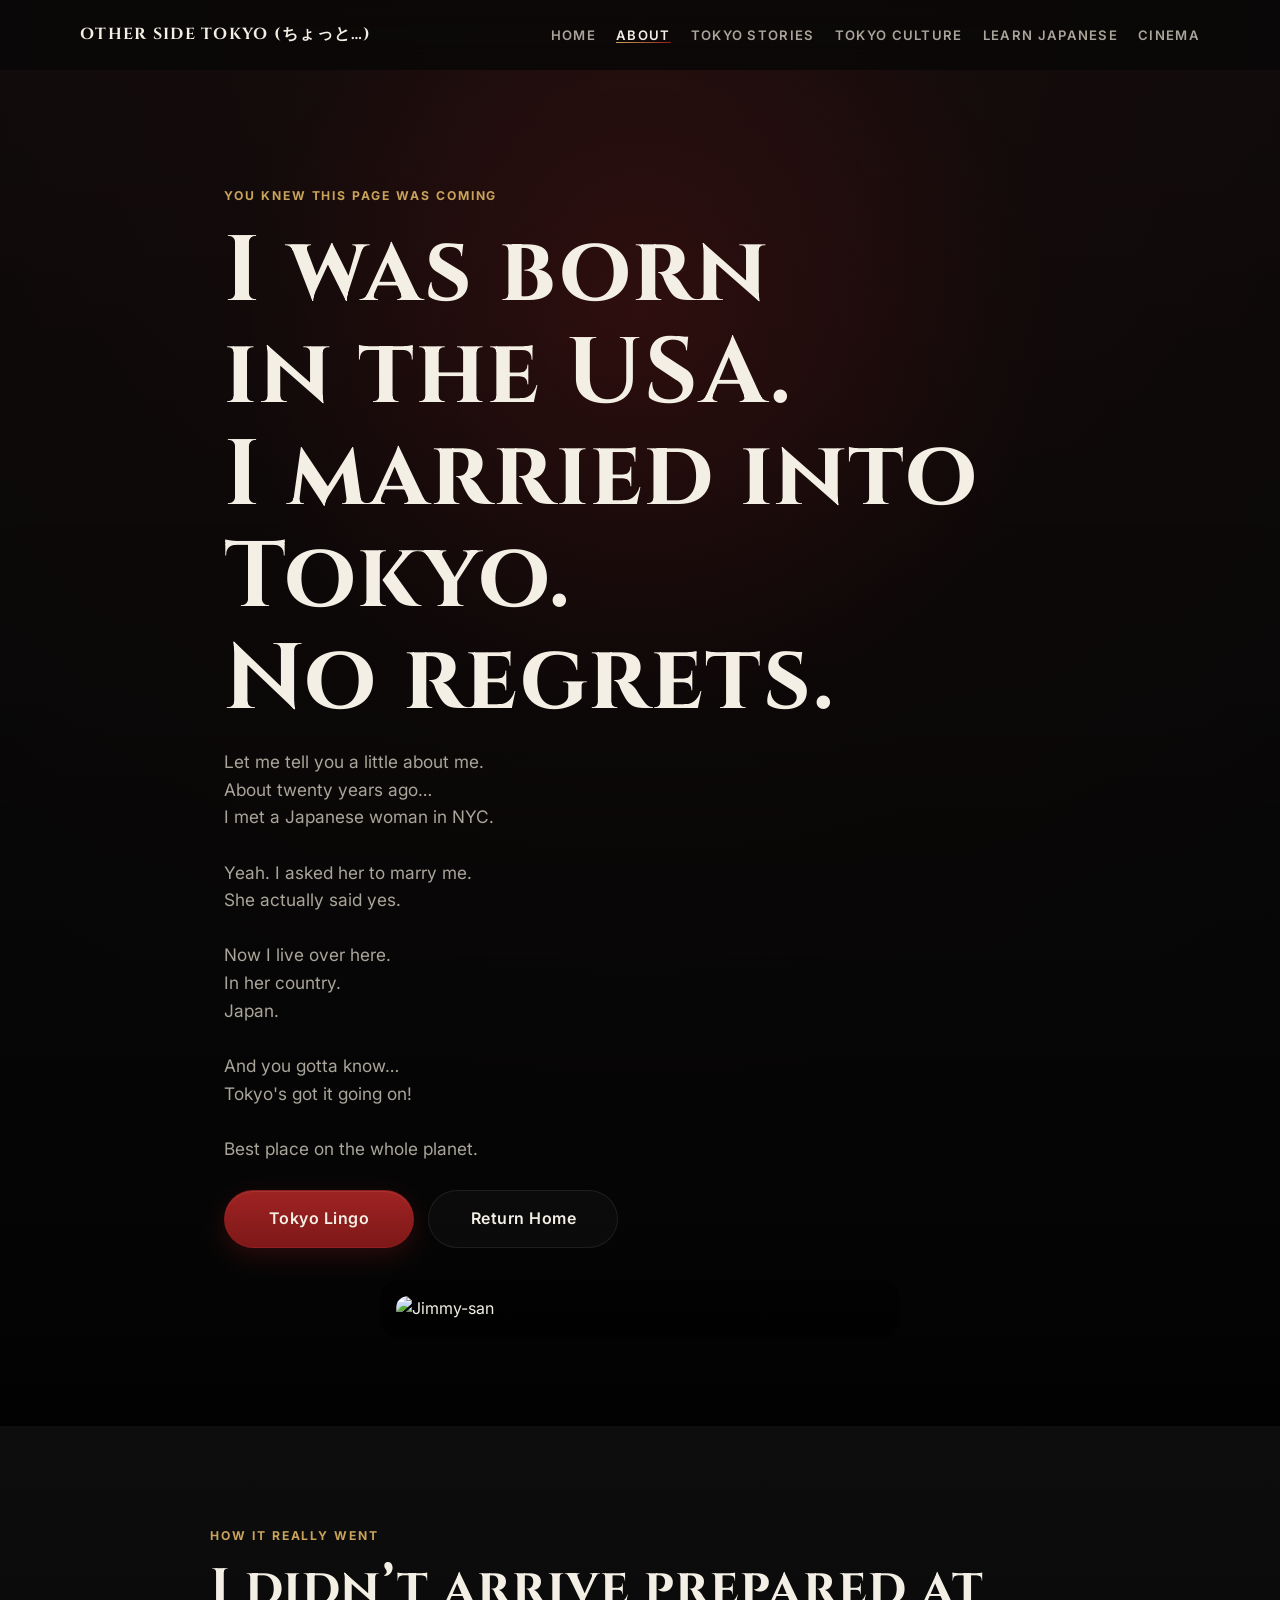
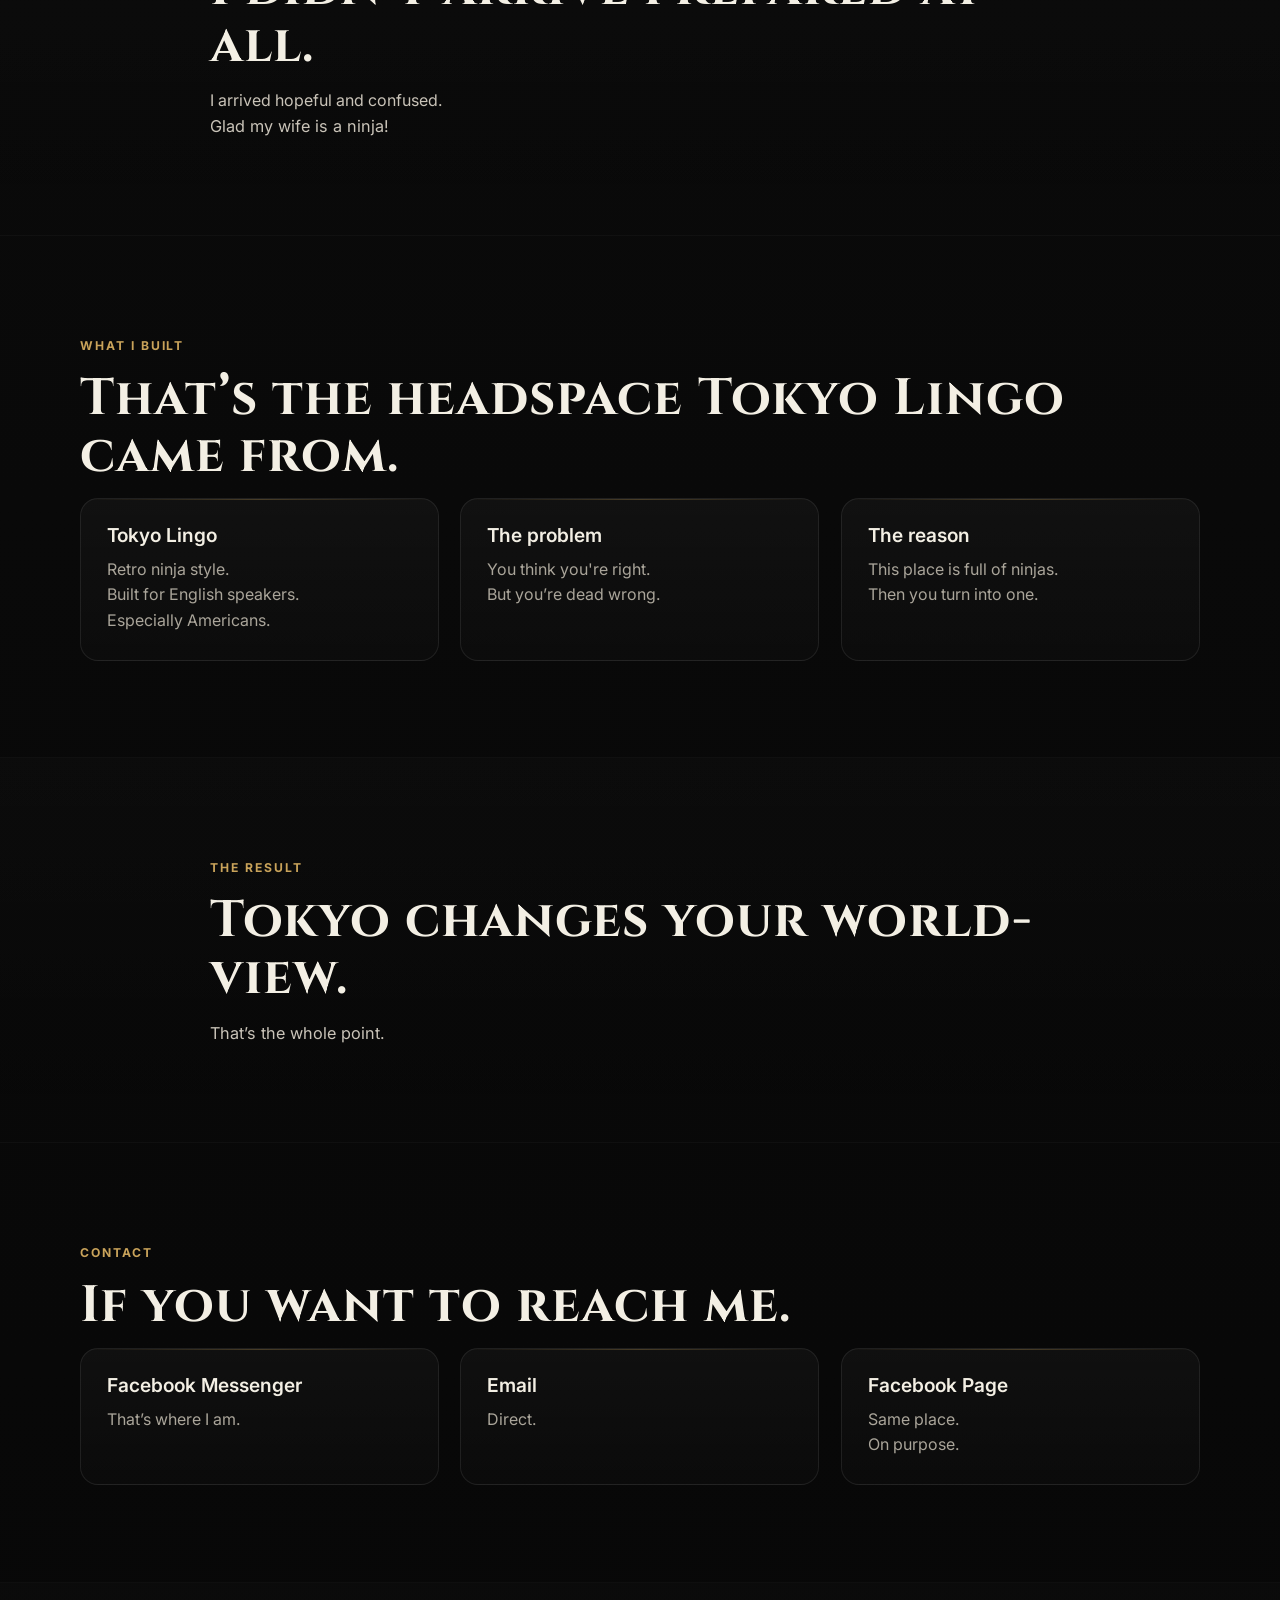
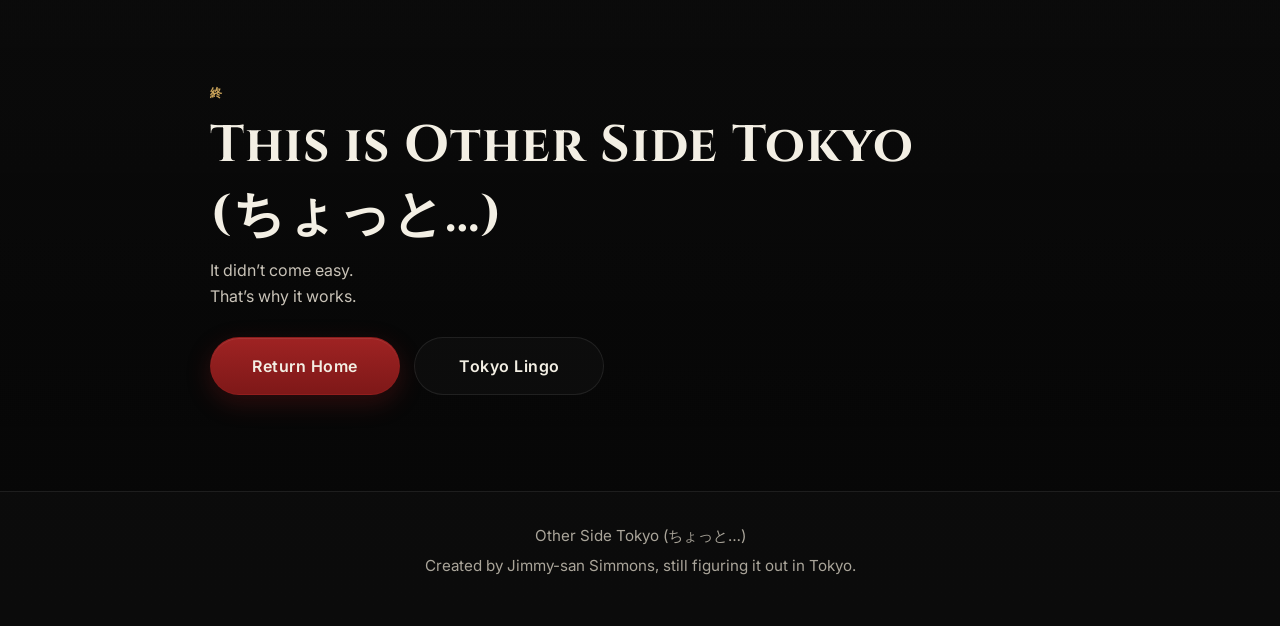
==== commit 02784c47: "Update" ====
--- a/about.html
+++ b/about.html
@@ -132,7 +132,7 @@
       <section class="section chapters" data-animate>
         <div class="container">
           <p class="tag">What I built</p>
-          <h2>Tokyo Lingo came from that head-space.</h2>
+          <h2>That’s the headspace Tokyo Lingo came from.</h2>
 
           <div class="grid">
             <a
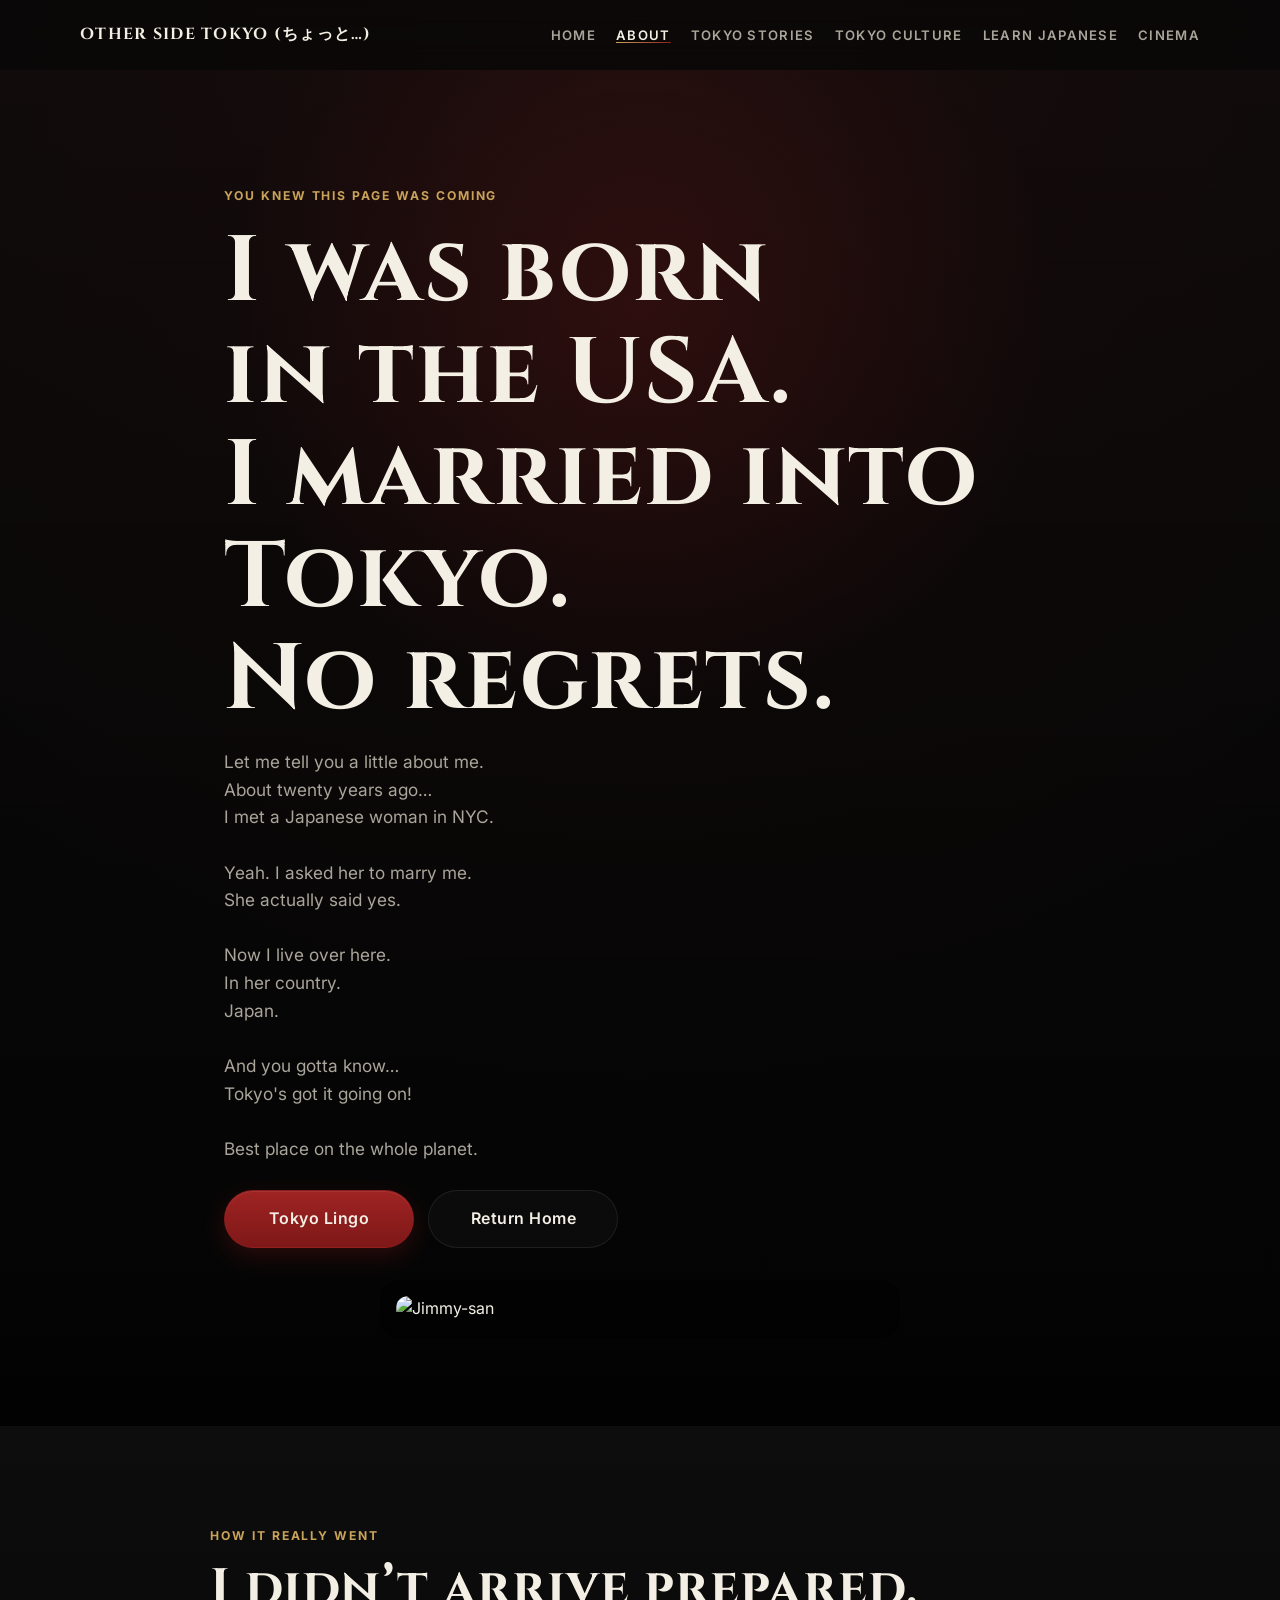
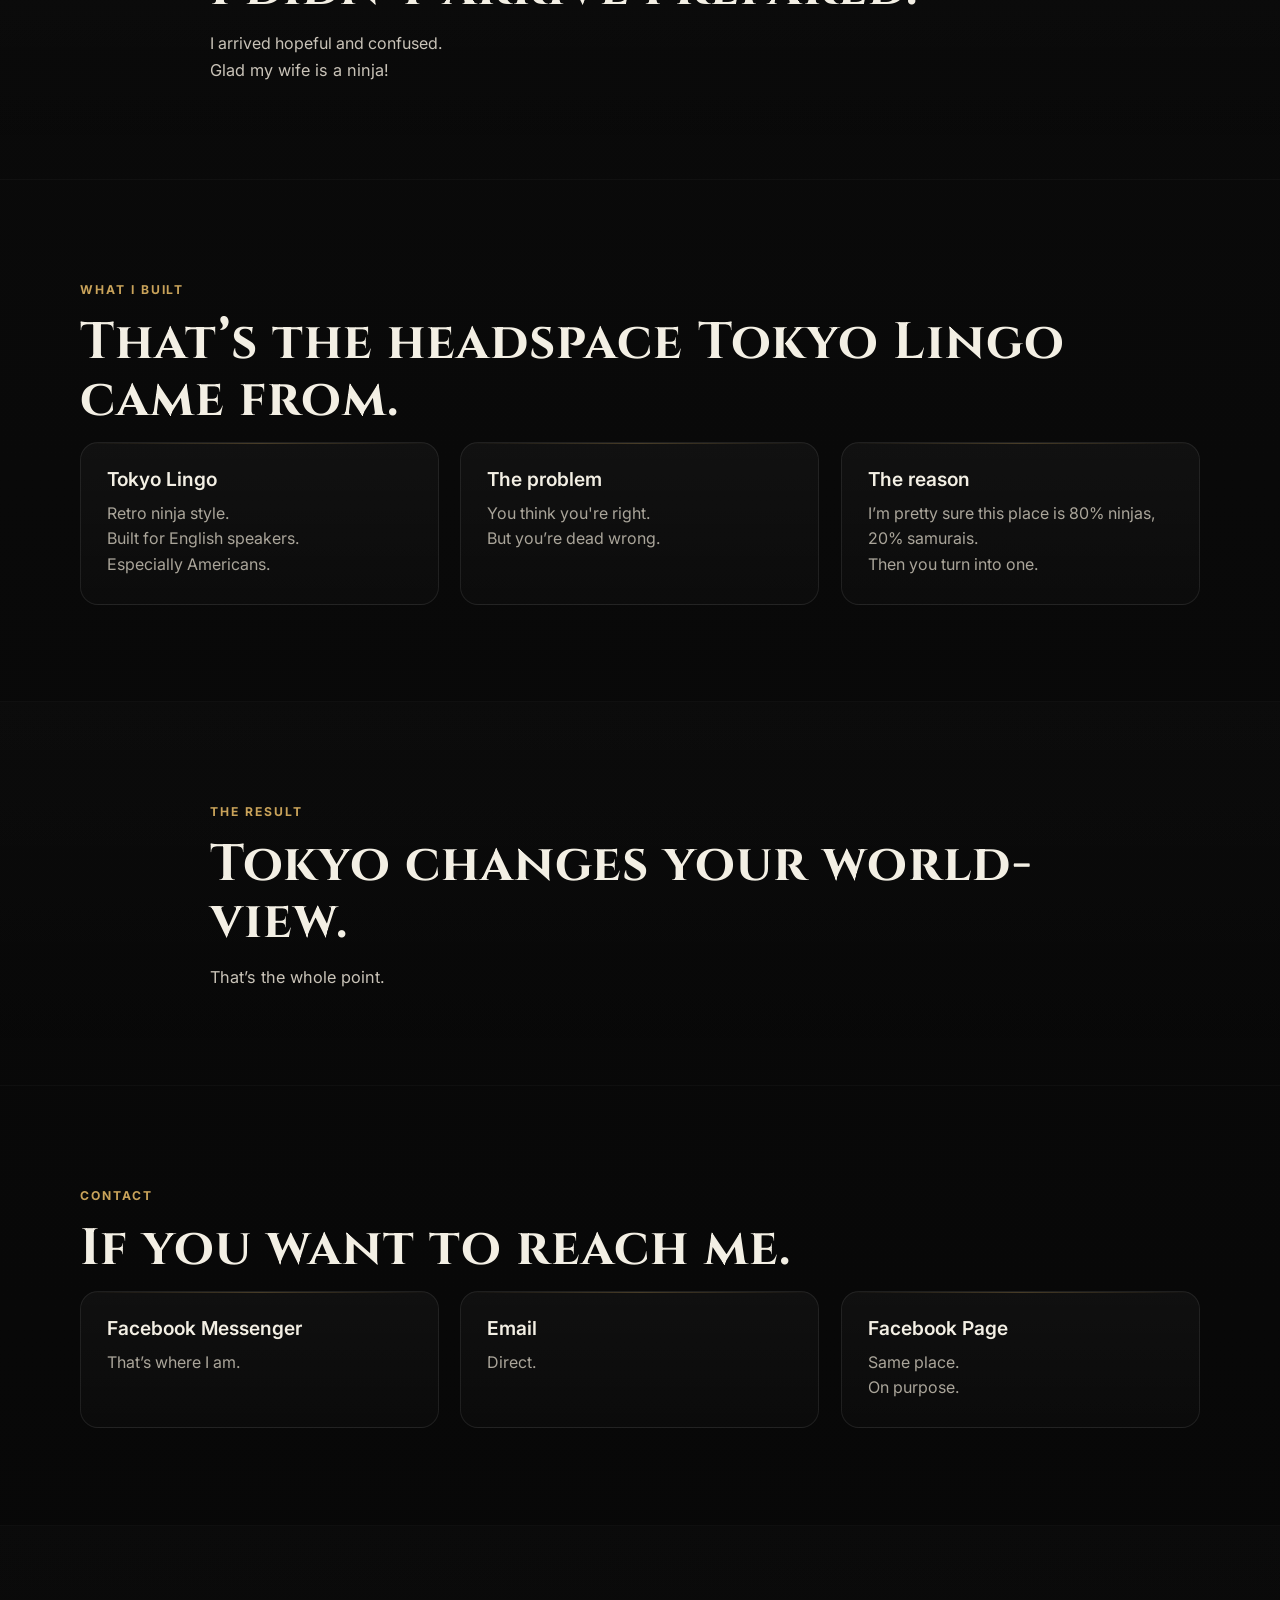
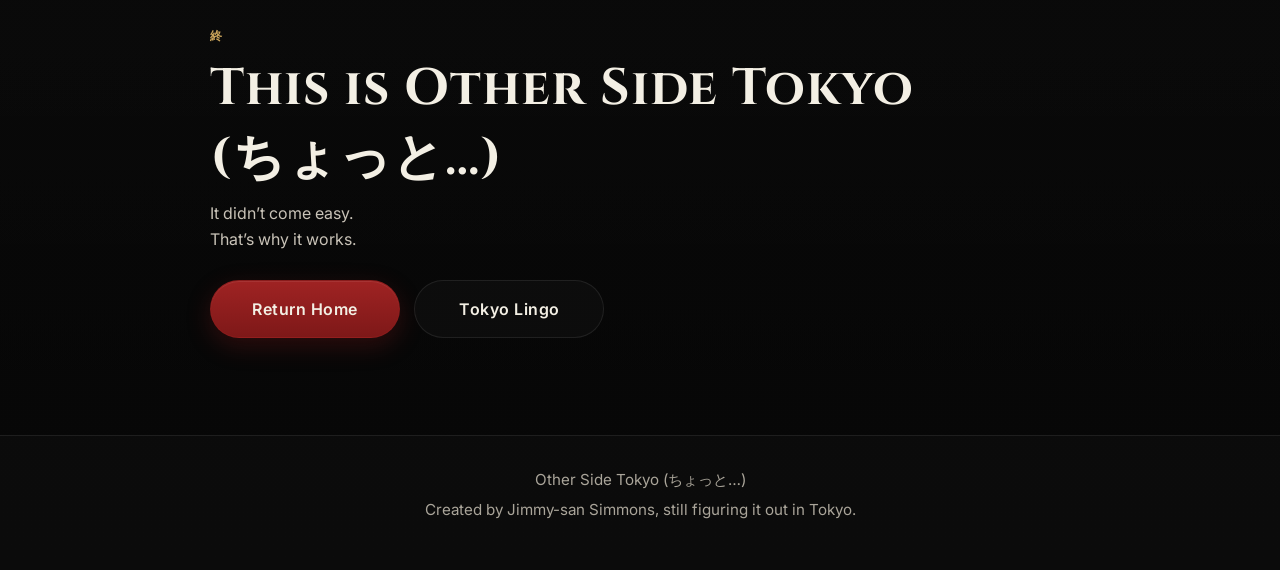
==== commit 73e014f1: "Update" ====
--- a/about.html
+++ b/about.html
@@ -123,7 +123,7 @@
       <section class="section intro" data-animate>
         <div class="container">
           <p class="tag">How it really went</p>
-          <h2>I didn’t arrive prepared at all.</h2>
+          <h2>I didn’t arrive prepared.</h2>
           <p>I arrived hopeful and confused.</p>
           <p>Glad my wife is a ninja!</p>
         </div>
@@ -167,7 +167,7 @@
               data-delay="200ms"
             >
               <h3>The reason</h3>
-              <p>This place is full of ninjas.</p>
+              <p>I’m pretty sure this place is 80% ninjas, 20% samurais.</p>
               <p>Then you turn into one.</p>
             </a>
           </div>
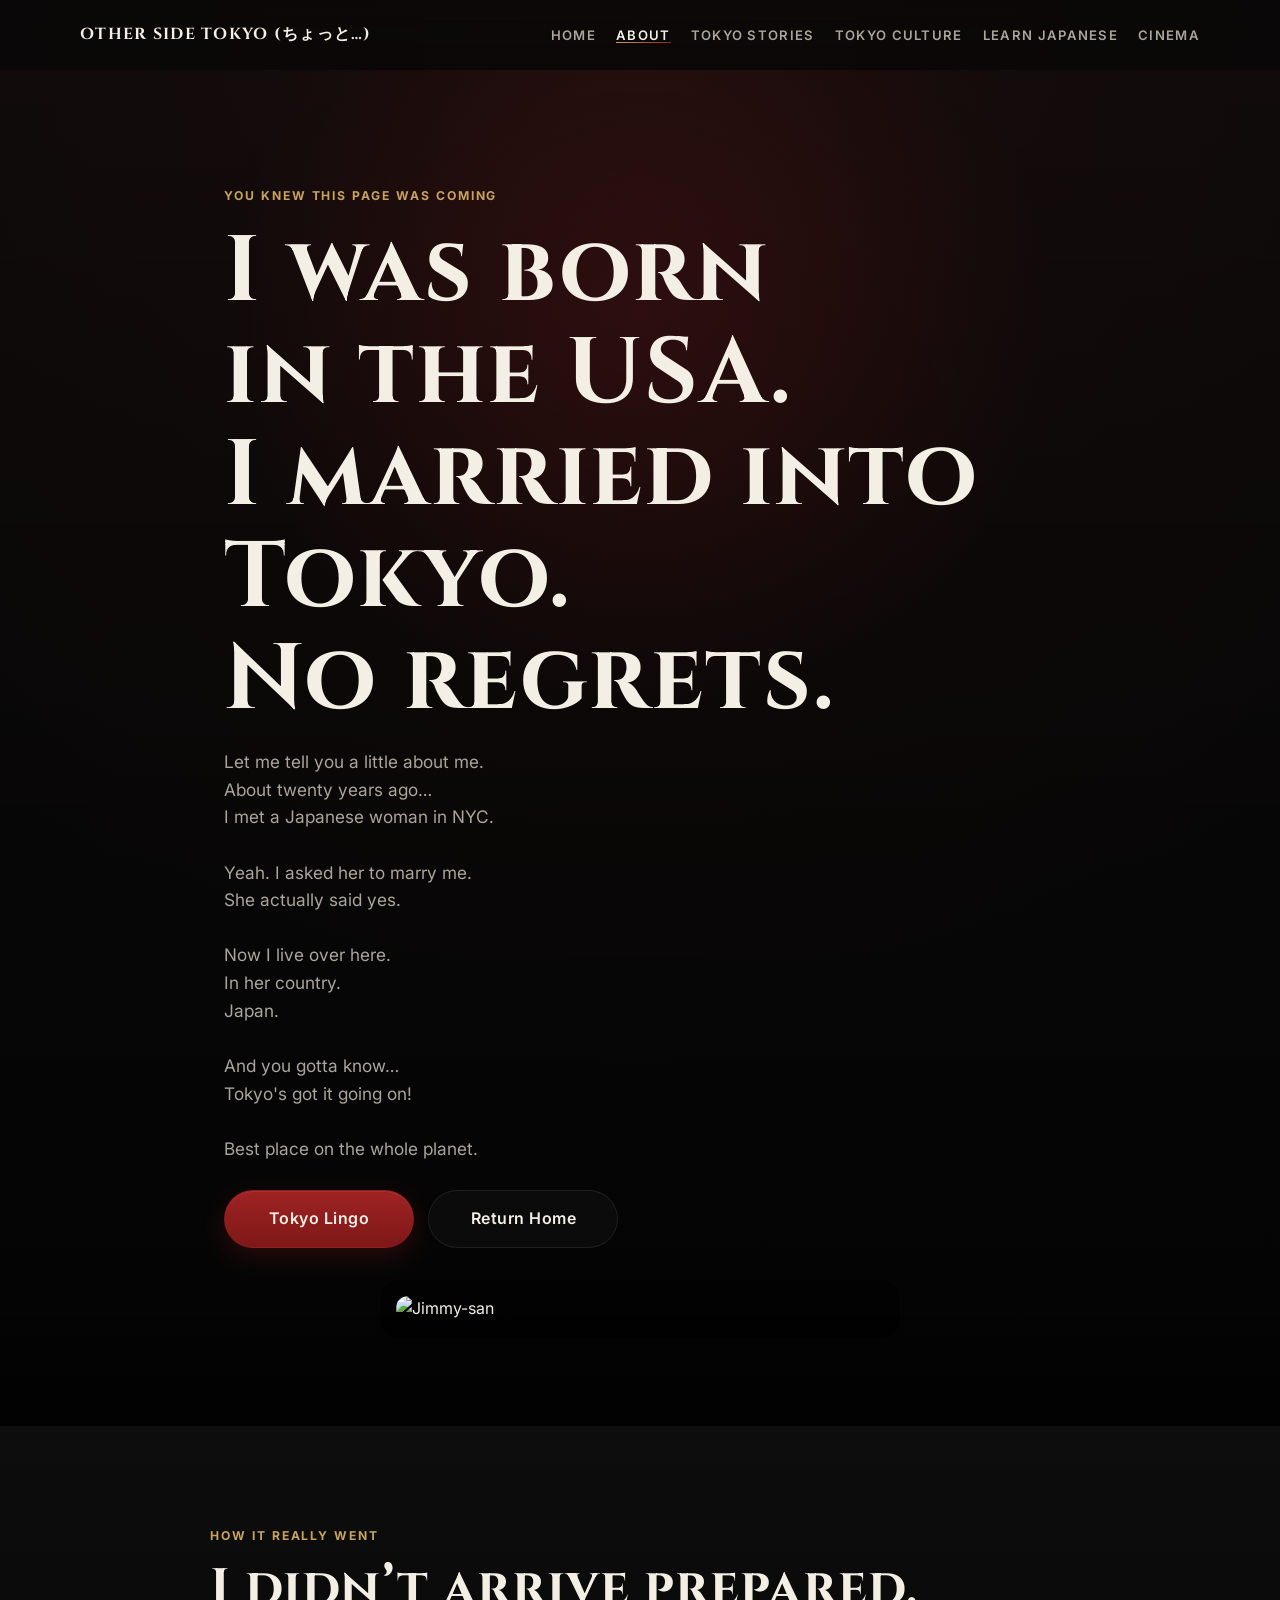
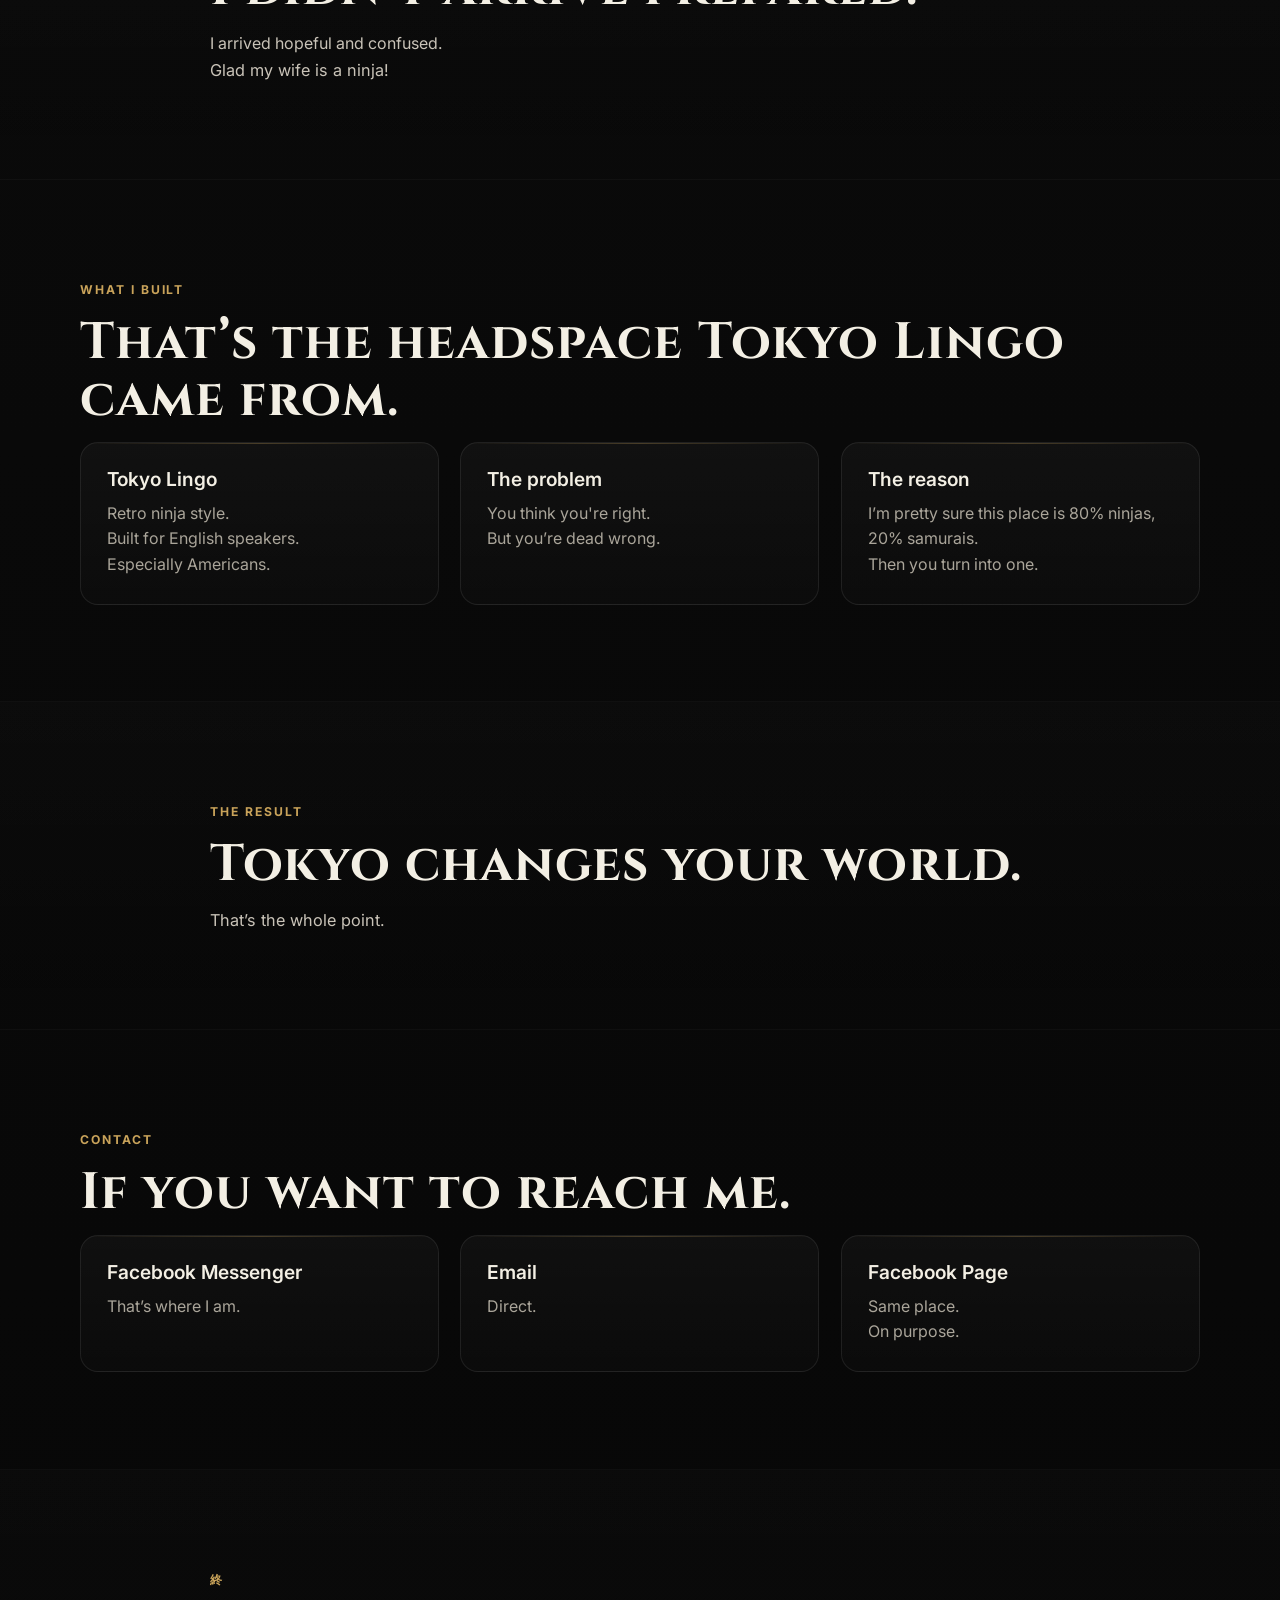
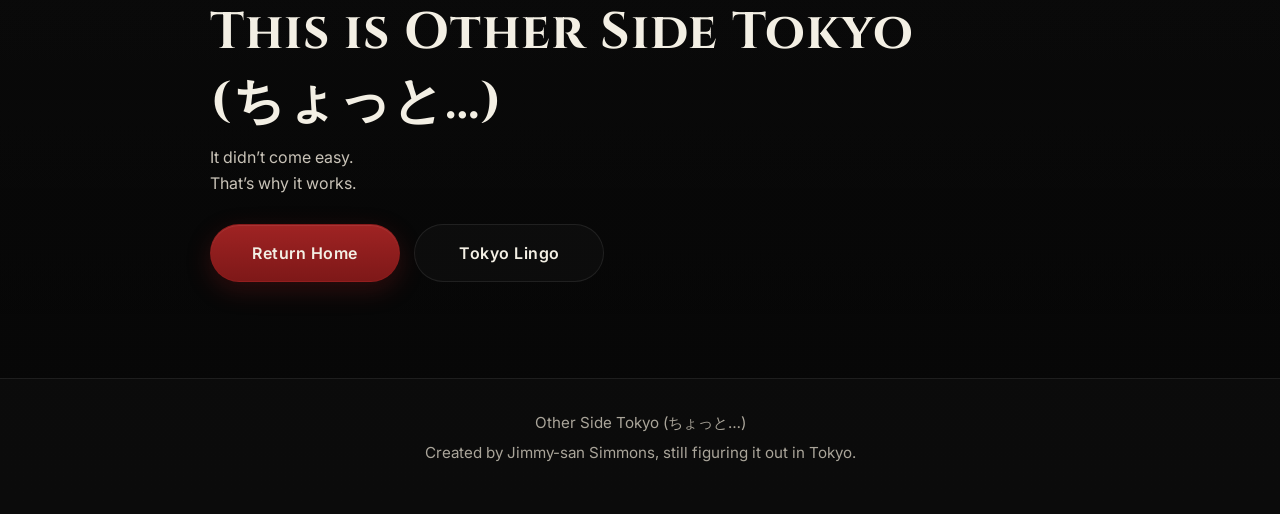
==== commit 24672cb8: "Update" ====
--- a/about.html
+++ b/about.html
@@ -177,7 +177,7 @@
       <section class="section philosophy" data-animate>
         <div class="container">
           <p class="tag">The result</p>
-          <h2>Tokyo changes your world-view.</h2>
+          <h2>Tokyo changes your world.</h2>
           <p>That’s the whole point.</p>
         </div>
       </section>
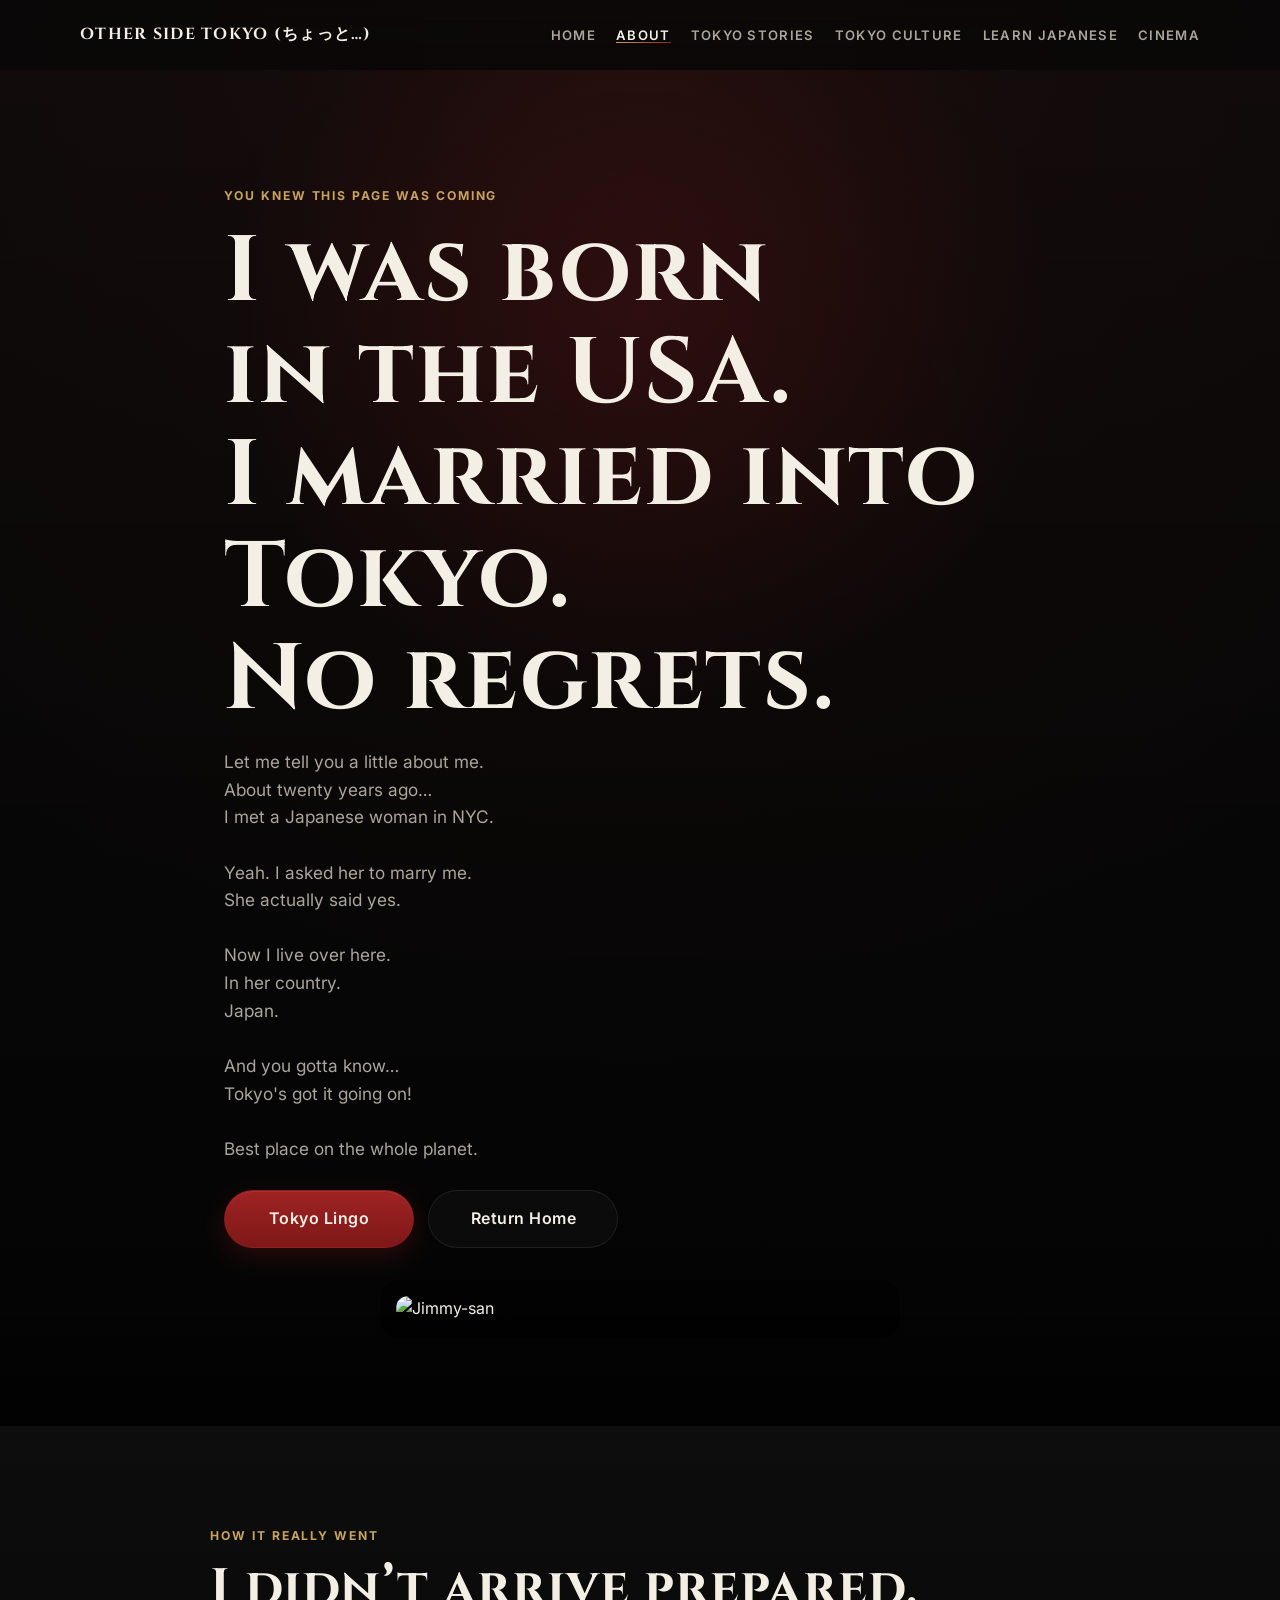
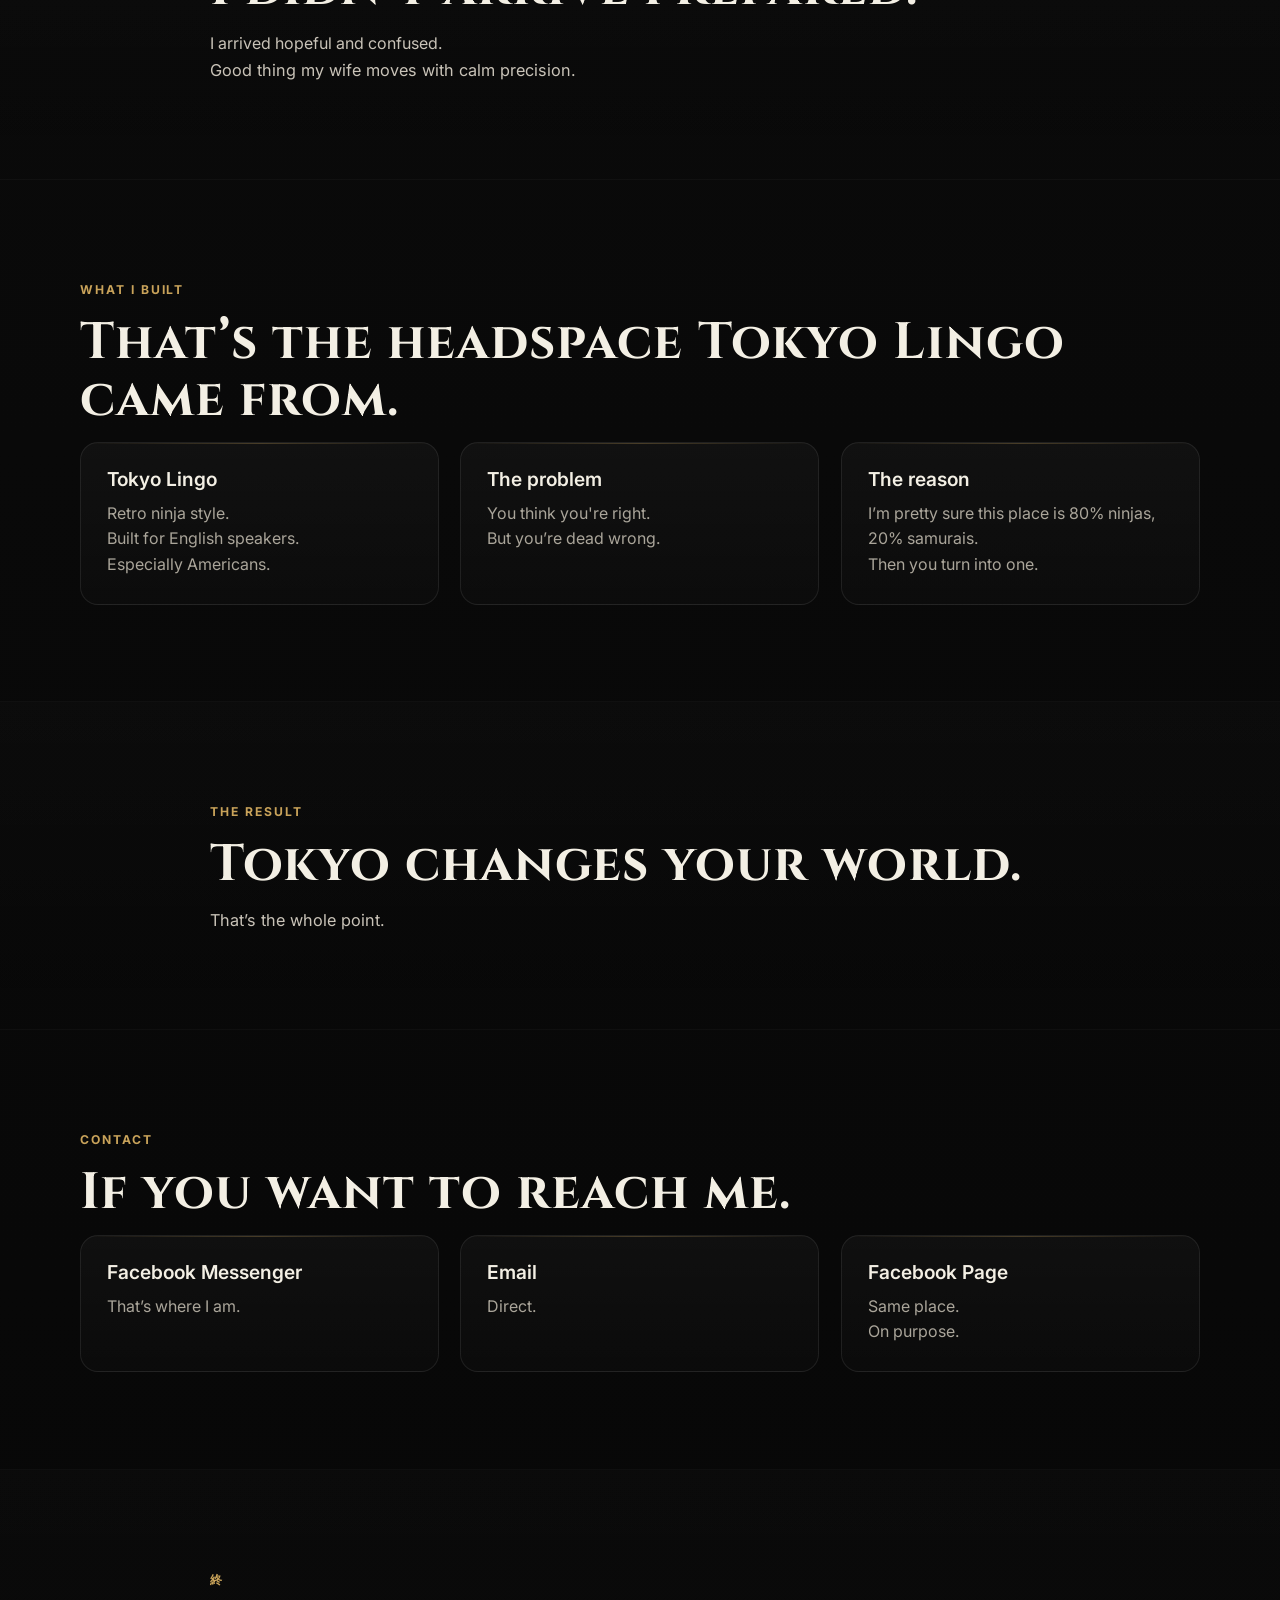
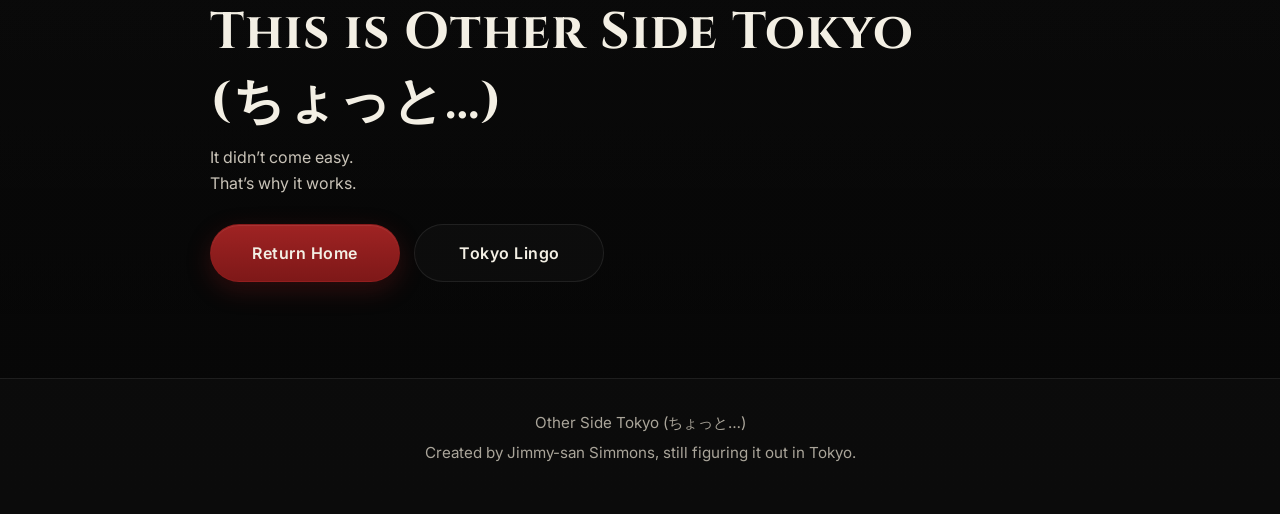
==== commit fd139d92: "Update" ====
--- a/about.html
+++ b/about.html
@@ -125,7 +125,7 @@
           <p class="tag">How it really went</p>
           <h2>I didn’t arrive prepared.</h2>
           <p>I arrived hopeful and confused.</p>
-          <p>Glad my wife is a ninja!</p>
+          <p>Good thing my wife moves with calm precision.</p>
         </div>
       </section>
 
